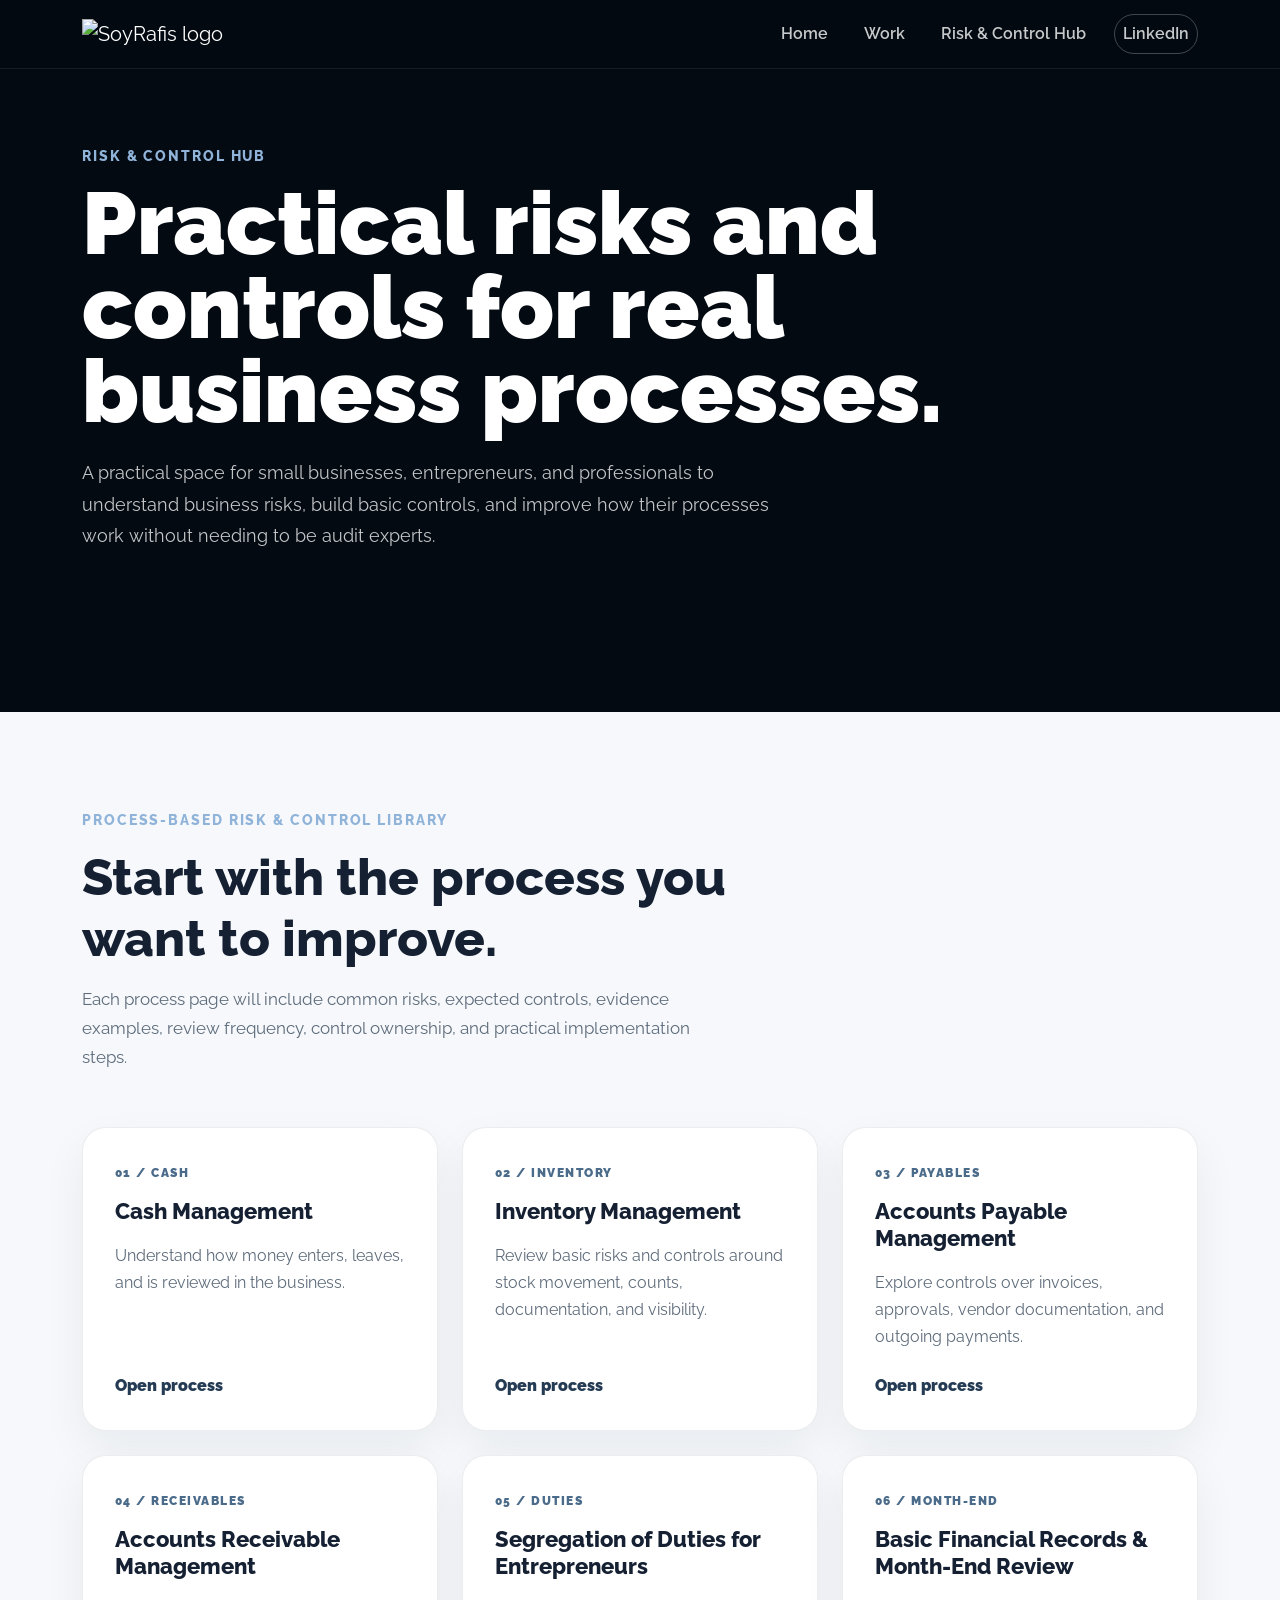
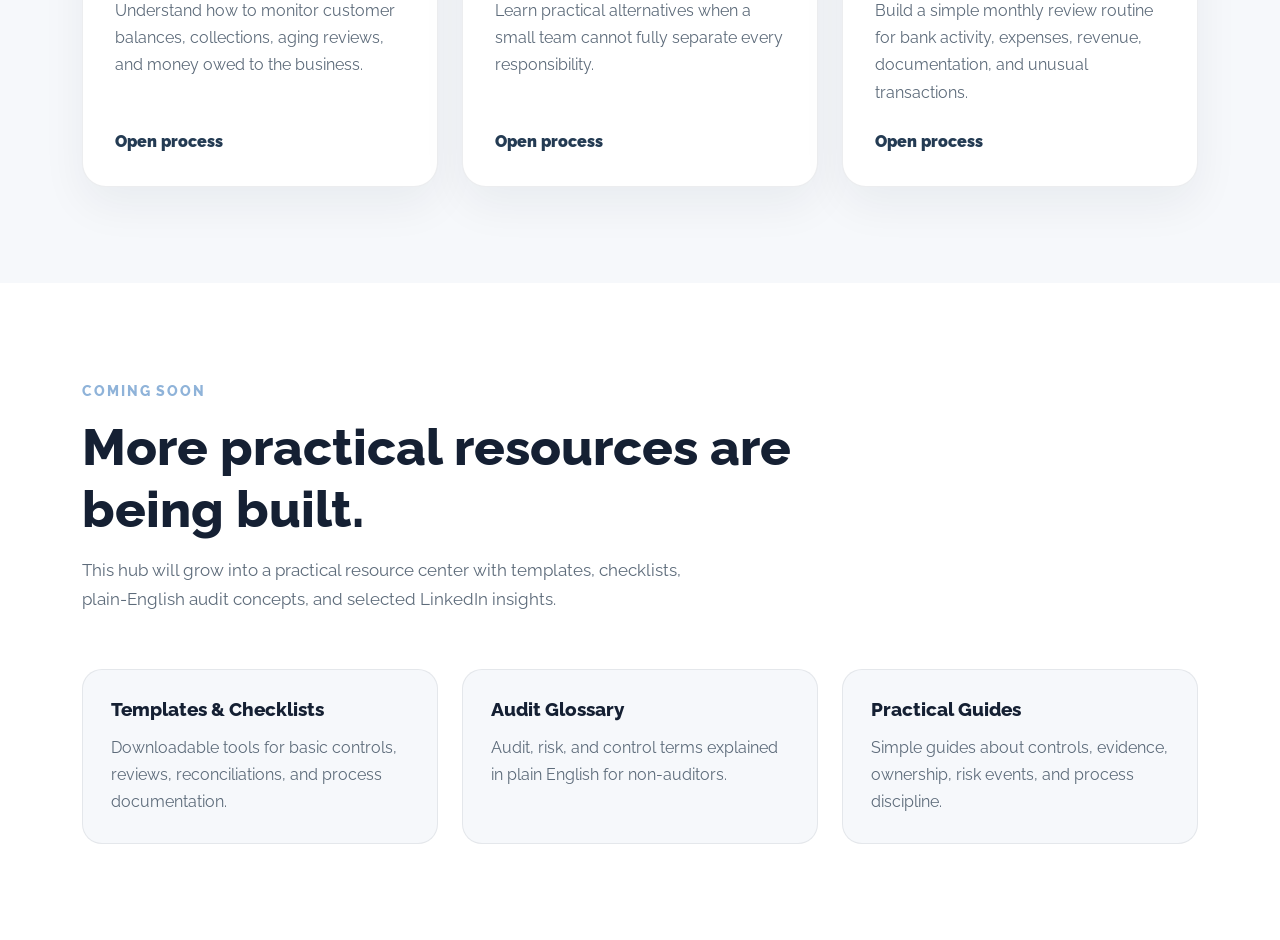
==== risk-control-hub.html @ 4420836f "Add Risk and Control Hub structure" ====
<!DOCTYPE html>
<html lang="en">
  <!-- start head -->
  <head>
    <meta charset="UTF-8" />
    <meta http-equiv="X-UA-Compatible" content="IE=edge" />
    <meta name="viewport" content="width=device-width, initial-scale=1.0" />

    <title>Risk & Control Hub | SoyRafis</title>

    <link rel="preconnect" href="https://fonts.googleapis.com" />
    <link rel="preconnect" href="https://fonts.gstatic.com" crossorigin />

    <link
      href="https://fonts.googleapis.com/css2?family=Raleway:wght@400;700&display=swap"
      rel="stylesheet"
    />

    <link
      href="https://cdn.jsdelivr.net/npm/bootstrap@5.3.0/dist/css/bootstrap.min.css"
      rel="stylesheet"
    />

    <link rel="stylesheet" href="/assets/css/global.css" />
    <link rel="stylesheet" href="/assets/css/risk-control-hub.css" />

    <script
      src="https://kit.fontawesome.com/08fdbbf94e.js"
      crossorigin="anonymous"
      defer
    ></script>

    <script
      src="https://cdn.jsdelivr.net/npm/bootstrap@5.3.0/dist/js/bootstrap.bundle.min.js"
      defer
    ></script>
  </head>
  <!-- end head -->

  <body>
    <!-- start navbar -->
    <nav class="navbar navbar-expand-lg navbar-dark site-navbar fixed-top">
      <div class="container">
        <a class="navbar-brand site-logo" href="/index.html">
          <img
            src="/assets/img/logo-transparente120x48.png"
            alt="SoyRafis logo"
            class="img-fluid"
          />
        </a>

        <button
          class="navbar-toggler"
          type="button"
          data-bs-toggle="collapse"
          data-bs-target="#mainNavbar"
          aria-controls="mainNavbar"
          aria-expanded="false"
          aria-label="Toggle navigation"
        >
          <span class="navbar-toggler-icon"></span>
        </button>

        <div class="collapse navbar-collapse" id="mainNavbar">
          <ul class="navbar-nav ms-auto mb-2 mb-lg-0">
            <li class="nav-item">
              <a class="nav-link" href="/index.html">Home</a>
            </li>

            <li class="nav-item">
              <a class="nav-link" href="/work.html">Work</a>
            </li>

            <li class="nav-item">
              <a class="nav-link" href="/risk-control-hub.html">
                Risk & Control Hub
              </a>
            </li>

            <li class="nav-item">
              <a
                class="nav-link nav-link-cta"
                href="https://www.linkedin.com/in/rafaelvalerob/"
                target="_blank"
                rel="noopener noreferrer"
              >
                LinkedIn
              </a>
            </li>
          </ul>
        </div>
      </div>
    </nav>
    <!-- end navbar -->

<main>
  <!-- risk control hub hero -->
  <section class="hub-landing">
    <div class="container">
      <div class="hub-landing-content">
        <span class="hub-placeholder-eyebrow">Risk & Control Hub</span>

        <h1>Practical risks and controls for real business processes.</h1>

        <p>
          A practical space for small businesses, entrepreneurs, and
          professionals to understand business risks, build basic controls, and
          improve how their processes work without needing to be audit experts.
        </p>
      </div>
    </div>
  </section>
  <!-- end risk control hub hero -->

  <!-- process based library -->
  <section class="hub-process-section">
    <div class="container">
      <div class="hub-section-header">
        <span class="hub-placeholder-eyebrow">
          Process-Based Risk & Control Library
        </span>

        <h2>Start with the process you want to improve.</h2>

        <p>
          Each process page will include common risks, expected controls,
          evidence examples, review frequency, control ownership, and practical
          implementation steps.
        </p>
      </div>

      <div class="hub-process-grid">
        <a
          href="/risk-control-hub/cash-management.html"
          class="hub-process-card"
        >
          <div>
            <span>01 / Cash</span>
            <h3>Cash Management</h3>
            <p>
              Understand how money enters, leaves, and is reviewed in the
              business.
            </p>
          </div>

          <strong>Open process</strong>
        </a>

        <a
          href="/risk-control-hub/inventory-management.html"
          class="hub-process-card"
        >
          <div>
            <span>02 / Inventory</span>
            <h3>Inventory Management</h3>
            <p>
              Review basic risks and controls around stock movement, counts,
              documentation, and visibility.
            </p>
          </div>

          <strong>Open process</strong>
        </a>

        <a
          href="/risk-control-hub/accounts-payable-management.html"
          class="hub-process-card"
        >
          <div>
            <span>03 / Payables</span>
            <h3>Accounts Payable Management</h3>
            <p>
              Explore controls over invoices, approvals, vendor documentation,
              and outgoing payments.
            </p>
          </div>

          <strong>Open process</strong>
        </a>

        <a
          href="/risk-control-hub/accounts-receivable-management.html"
          class="hub-process-card"
        >
          <div>
            <span>04 / Receivables</span>
            <h3>Accounts Receivable Management</h3>
            <p>
              Understand how to monitor customer balances, collections, aging
              reviews, and money owed to the business.
            </p>
          </div>

          <strong>Open process</strong>
        </a>

        <a
          href="/risk-control-hub/segregation-of-duties.html"
          class="hub-process-card"
        >
          <div>
            <span>05 / Duties</span>
            <h3>Segregation of Duties for Entrepreneurs</h3>
            <p>
              Learn practical alternatives when a small team cannot fully
              separate every responsibility.
            </p>
          </div>

          <strong>Open process</strong>
        </a>

        <a
          href="/risk-control-hub/month-end-review.html"
          class="hub-process-card"
        >
          <div>
            <span>06 / Month-End</span>
            <h3>Basic Financial Records & Month-End Review</h3>
            <p>
              Build a simple monthly review routine for bank activity, expenses,
              revenue, documentation, and unusual transactions.
            </p>
          </div>

          <strong>Open process</strong>
        </a>
      </div>
    </div>
  </section>
  <!-- end process based library -->

  <!-- coming sections -->
  <section class="hub-coming-section">
    <div class="container">
      <div class="hub-section-header">
        <span class="hub-placeholder-eyebrow">Coming Soon</span>

        <h2>More practical resources are being built.</h2>

        <p>
          This hub will grow into a practical resource center with templates,
          checklists, plain-English audit concepts, and selected LinkedIn
          insights.
        </p>
      </div>

      <div class="hub-coming-grid">
        <article class="hub-coming-card">
          <h3>Templates & Checklists</h3>
          <p>
            Downloadable tools for basic controls, reviews, reconciliations, and
            process documentation.
          </p>
        </article>

        <article class="hub-coming-card">
          <h3>Audit Glossary</h3>
          <p>
            Audit, risk, and control terms explained in plain English for
            non-auditors.
          </p>
        </article>

        <article class="hub-coming-card">
          <h3>Practical Guides</h3>
          <p>
            Simple guides about controls, evidence, ownership, risk events, and
            process discipline.
          </p>
        </article>
      </div>
    </div>
  </section>
  <!-- end coming sections -->
</main>
    </main>
  </body>
</html>
---- assets/css/global.css ----
/* base styles */
*,
*::before,
*::after {
  box-sizing: border-box;
}

body {
  font-family: "Raleway", sans-serif;
}

img {
  max-width: 100%;
  height: auto;
  display: block;
}

/* navbar */
.site-navbar {
  background: rgba(3, 10, 18, 0.92);
  backdrop-filter: blur(12px);
  border-bottom: 1px solid rgba(255, 255, 255, 0.08);
  padding: 0.85rem 0;
}

.site-logo {
  width: 180px;
}

.site-navbar .nav-link {
  color: rgba(255, 255, 255, 0.78);
  font-weight: 600;
  margin-left: 1.25rem;
  transition: color 0.2s ease;
}

.site-navbar .nav-link:hover {
  color: #ffffff;
}

.site-navbar .nav-link-cta {
  border: 1px solid rgba(255, 255, 255, 0.25);
  border-radius: 999px;
  padding: 0.45rem 1rem;
}

.site-navbar .nav-link-cta:hover {
  border-color: #ffffff;
}

/* navbar responsive */
@media (max-width: 992px) {
  .site-navbar .navbar-collapse {
    padding-top: 1rem;
  }

  .site-navbar .nav-link {
    margin-left: 0;
    padding: 0.75rem 0;
  }

  .site-navbar .nav-link-cta {
    display: inline-flex;
    margin-top: 0.5rem;
    padding: 0.55rem 1rem;
  }
}

/* footer */
.site-footer {
  padding: 3.5rem 0 1.5rem;
  background: #030a12;
  color: rgba(255, 255, 255, 0.78);
}

/* footer layout */
.site-footer-content {
  display: flex;
  align-items: center;
  justify-content: space-between;
  gap: 2rem;
  padding-bottom: 2rem;
  border-bottom: 1px solid rgba(255, 255, 255, 0.08);
}

/* footer brand */
.site-footer-brand {
  max-width: 420px;
}

.site-footer-logo {
  width: 160px;
  margin-bottom: 1rem;
}

.site-footer-brand p {
  margin: 0;
  line-height: 1.7;
}

/* footer navigation */
.site-footer-nav {
  display: flex;
  flex-wrap: wrap;
  gap: 1.25rem;
}

.site-footer-nav a {
  color: rgba(255, 255, 255, 0.72);
  font-weight: 600;
  text-decoration: none;
  transition: color 0.2s ease;
}

.site-footer-nav a:hover {
  color: #ffffff;
}

/* footer bottom */
.site-footer-bottom {
  padding-top: 1.5rem;
  text-align: center;
}

.site-footer-bottom p {
  margin: 0;
  color: rgba(255, 255, 255, 0.52);
  font-size: 0.9rem;
}

/* footer responsive */
@media (max-width: 768px) {
  .site-footer-content {
    flex-direction: column;
    align-items: flex-start;
  }

  .site-footer-nav {
    flex-direction: column;
    gap: 0.75rem;
  }
}
---- assets/css/risk-control-hub.css ----
/* risk control hub placeholder */
.hub-placeholder {
  min-height: 100vh;
  padding: 9rem 0 5rem;
  background: #030a12;
  color: #ffffff;
}

.hub-placeholder-content {
  max-width: 820px;
}

.hub-placeholder-eyebrow {
  display: inline-block;
  margin-bottom: 1rem;
  color: #8fb3d9;
  font-size: 0.85rem;
  font-weight: 800;
  letter-spacing: 0.14em;
  text-transform: uppercase;
}

.hub-placeholder h1 {
  margin-bottom: 1.5rem;
  font-size: clamp(3rem, 7vw, 5.5rem);
  font-weight: 900;
  line-height: 0.95;
}

.hub-placeholder p {
  max-width: 680px;
  margin-bottom: 2rem;
  color: rgba(255, 255, 255, 0.76);
  font-size: 1.1rem;
  line-height: 1.8;
}

.hub-placeholder-actions {
  display: flex;
  flex-wrap: wrap;
  gap: 0.85rem;
}

.hub-placeholder-button {
  display: inline-flex;
  align-items: center;
  justify-content: center;
  padding: 0.85rem 1.25rem;
  border-radius: 999px;
  font-weight: 900;
  text-decoration: none;
  transition: transform 0.2s ease, opacity 0.2s ease;
}

.hub-placeholder-button:hover {
  transform: translateY(-2px);
}

.hub-placeholder-button-primary {
  background: #ffffff;
  color: #030a12;
}

.hub-placeholder-button-primary:hover {
  color: #030a12;
  opacity: 0.9;
}

.hub-placeholder-button-secondary {
  border: 1px solid rgba(255, 255, 255, 0.26);
  color: #ffffff;
}

.hub-placeholder-button-secondary:hover {
  color: #ffffff;
  opacity: 0.86;
}

/* risk control hub placeholder responsive */
@media (max-width: 576px) {
  .hub-placeholder {
    padding: 8rem 0 4rem;
  }

  .hub-placeholder-actions {
    flex-direction: column;
  }

  .hub-placeholder-button {
    width: 100%;
  }
}

/* risk control hub landing */
.hub-landing {
  padding: 9rem 0 6rem;
  background: #030a12;
  color: #ffffff;
}

/* risk control hub landing content */
.hub-landing-content {
  max-width: 860px;
  margin-bottom: 4rem;
}

.hub-landing h1 {
  margin-bottom: 1.5rem;
  font-size: clamp(3rem, 7vw, 5.5rem);
  font-weight: 900;
  line-height: 0.95;
}

.hub-landing p {
  max-width: 720px;
  margin: 0;
  color: rgba(255, 255, 255, 0.76);
  font-size: 1.1rem;
  line-height: 1.8;
}

/* risk control hub process section */
.hub-process-section {
  padding: 6rem 0;
  background: #f6f8fb;
  color: #152033;
}

.hub-section-header {
  max-width: 760px;
  margin-bottom: 3.5rem;
}

.hub-section-header h2 {
  margin-bottom: 1rem;
  color: #152033;
  font-size: clamp(2.2rem, 4vw, 3.8rem);
  font-weight: 800;
}

.hub-section-header p {
  max-width: 640px;
  margin: 0;
  color: #5d6b7a;
  font-size: 1.05rem;
  line-height: 1.7;
}

/* risk control hub process grid */
.hub-process-grid {
  display: grid;
  grid-template-columns: repeat(3, 1fr);
  gap: 1.5rem;
}

/* risk control hub process cards */
.hub-process-card {
  min-height: 100%;
  padding: 2rem;
  background: #ffffff;
  border: 1px solid rgba(21, 32, 51, 0.08);
  border-radius: 1.5rem;
  color: #152033;
  text-decoration: none;
  box-shadow: 0 18px 45px rgba(21, 32, 51, 0.06);
  transition: transform 0.2s ease, box-shadow 0.2s ease;

  display: flex;
  flex-direction: column;
  justify-content: space-between;
}

.hub-process-card:hover {
  color: #152033;
  transform: translateY(-4px);
  box-shadow: 0 24px 60px rgba(21, 32, 51, 0.1);
}

.hub-process-card span {
  display: inline-block;
  margin-bottom: 1rem;
  color: #4b6b8a;
  font-size: 0.78rem;
  font-weight: 900;
  letter-spacing: 0.12em;
  text-transform: uppercase;
}

.hub-process-card h3 {
  margin-bottom: 1rem;
  color: #152033;
  font-size: 1.35rem;
  font-weight: 800;
  line-height: 1.25;
}

.hub-process-card p {
  margin-bottom: 1.5rem;
  color: #5d6b7a;
  line-height: 1.7;
}

.hub-process-card strong {
  margin-top: auto;
  color: #243b53;
  font-weight: 900;
}

/* risk control hub coming sections */
.hub-coming-section {
  padding: 6rem 0;
  background: #ffffff;
  color: #152033;
}

.hub-coming-grid {
  display: grid;
  grid-template-columns: repeat(3, 1fr);
  gap: 1.5rem;
}

.hub-coming-card {
  padding: 1.75rem;
  background: #f6f8fb;
  border: 1px solid rgba(21, 32, 51, 0.08);
  border-radius: 1.25rem;
}

.hub-coming-card h3 {
  margin-bottom: 0.8rem;
  color: #152033;
  font-size: 1.2rem;
  font-weight: 800;
}

.hub-coming-card p {
  margin: 0;
  color: #5d6b7a;
  line-height: 1.7;
}

/* risk control hub responsive */
@media (max-width: 992px) {
  .hub-process-grid,
  .hub-coming-grid {
    grid-template-columns: repeat(2, 1fr);
  }
}

@media (max-width: 768px) {
  .hub-process-grid,
  .hub-coming-grid {
    grid-template-columns: 1fr;
  }
}

@media (max-width: 576px) {
  .hub-landing,
  .hub-process-section,
  .hub-coming-section {
    padding: 4rem 0;
  }

  .hub-landing {
    padding-top: 8rem;
  }

  .hub-process-card,
  .hub-coming-card {
    padding: 1.5rem;
  }
}
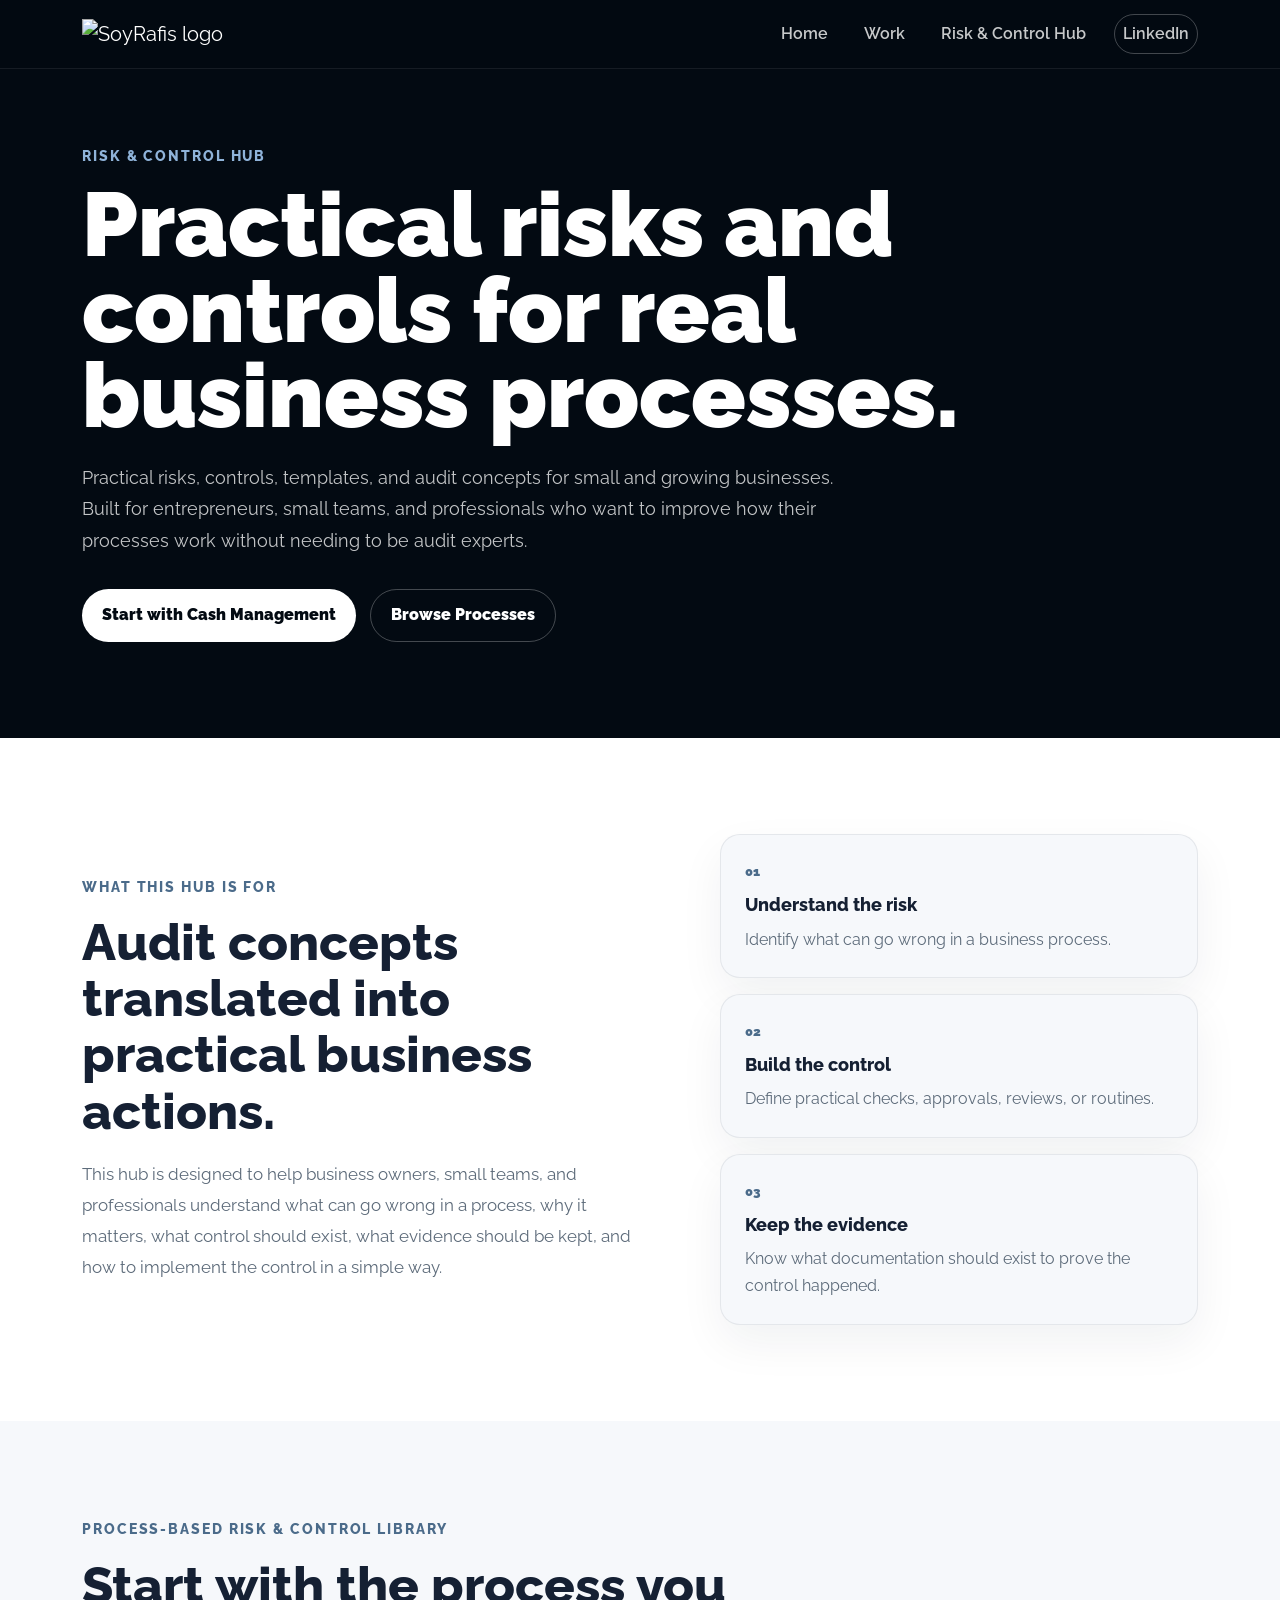
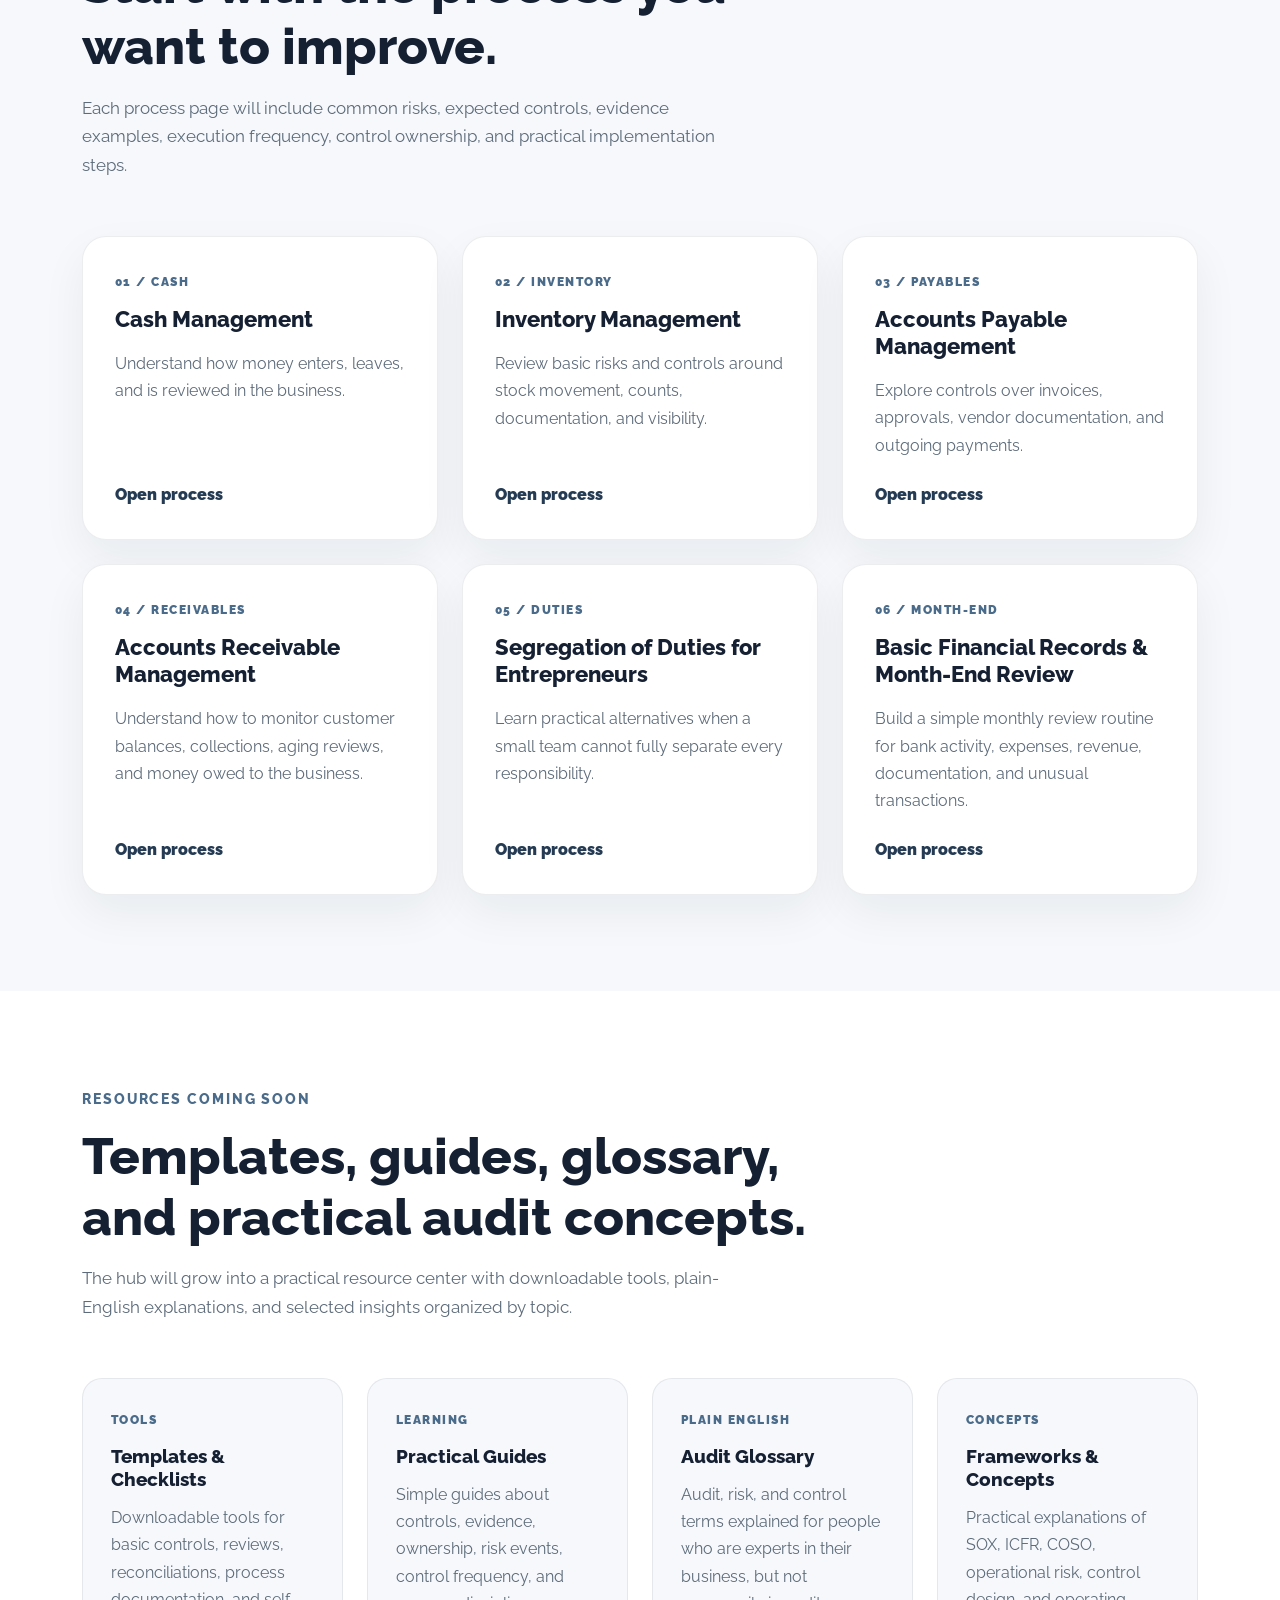
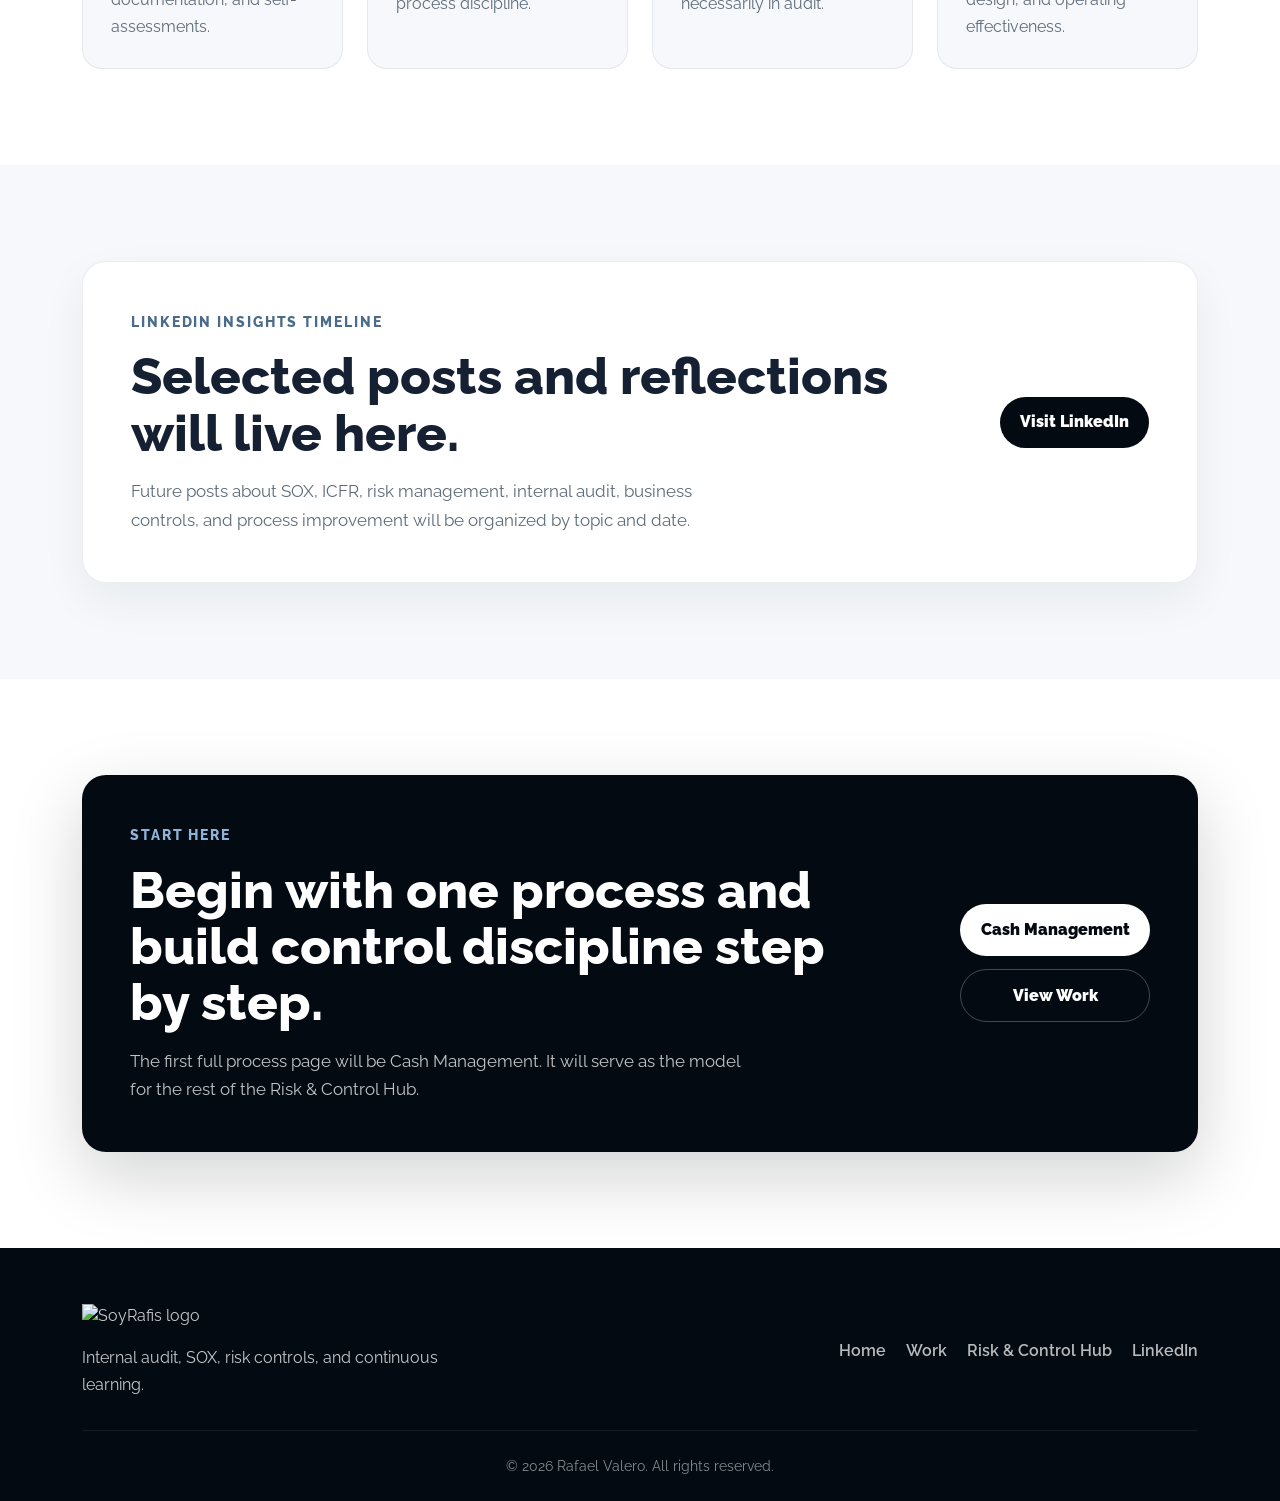
==== commit fe054920: "Improve Risk and Control Hub landing page" ====
--- a/risk-control-hub.html
+++ b/risk-control-hub.html
@@ -95,37 +95,90 @@
 
 <main>
   <!-- risk control hub hero -->
-  <section class="hub-landing">
-    <div class="container">
-      <div class="hub-landing-content">
-        <span class="hub-placeholder-eyebrow">Risk & Control Hub</span>
+  <section class="hub-hero">
+    <div class="container">
+      <div class="hub-hero-content">
+        <span class="hub-eyebrow">Risk & Control Hub</span>
 
         <h1>Practical risks and controls for real business processes.</h1>
 
         <p>
-          A practical space for small businesses, entrepreneurs, and
-          professionals to understand business risks, build basic controls, and
-          improve how their processes work without needing to be audit experts.
+          Practical risks, controls, templates, and audit concepts for small and
+          growing businesses. Built for entrepreneurs, small teams, and
+          professionals who want to improve how their processes work without
+          needing to be audit experts.
         </p>
+
+        <div class="hub-hero-actions">
+          <a
+            href="/risk-control-hub/cash-management.html"
+            class="hub-button hub-button-primary"
+          >
+            Start with Cash Management
+          </a>
+
+          <a href="#process-library" class="hub-button hub-button-secondary">
+            Browse Processes
+          </a>
+        </div>
       </div>
     </div>
   </section>
   <!-- end risk control hub hero -->
 
+  <!-- hub intro -->
+  <section class="hub-intro-section">
+    <div class="container">
+      <div class="hub-intro-grid">
+        <div class="hub-intro-copy">
+          <span class="hub-eyebrow">What this hub is for</span>
+
+          <h2>Audit concepts translated into practical business actions.</h2>
+
+          <p>
+            This hub is designed to help business owners, small teams, and
+            professionals understand what can go wrong in a process, why it
+            matters, what control should exist, what evidence should be kept,
+            and how to implement the control in a simple way.
+          </p>
+        </div>
+
+        <div class="hub-intro-points">
+          <article class="hub-intro-point">
+            <span>01</span>
+            <h3>Understand the risk</h3>
+            <p>Identify what can go wrong in a business process.</p>
+          </article>
+
+          <article class="hub-intro-point">
+            <span>02</span>
+            <h3>Build the control</h3>
+            <p>Define practical checks, approvals, reviews, or routines.</p>
+          </article>
+
+          <article class="hub-intro-point">
+            <span>03</span>
+            <h3>Keep the evidence</h3>
+            <p>Know what documentation should exist to prove the control happened.</p>
+          </article>
+        </div>
+      </div>
+    </div>
+  </section>
+  <!-- end hub intro -->
+
   <!-- process based library -->
-  <section class="hub-process-section">
+  <section id="process-library" class="hub-process-section">
     <div class="container">
       <div class="hub-section-header">
-        <span class="hub-placeholder-eyebrow">
-          Process-Based Risk & Control Library
-        </span>
+        <span class="hub-eyebrow">Process-Based Risk & Control Library</span>
 
         <h2>Start with the process you want to improve.</h2>
 
         <p>
           Each process page will include common risks, expected controls,
-          evidence examples, review frequency, control ownership, and practical
-          implementation steps.
+          evidence examples, execution frequency, control ownership, and
+          practical implementation steps.
         </p>
       </div>
 
@@ -230,50 +283,158 @@
   </section>
   <!-- end process based library -->
 
-  <!-- coming sections -->
-  <section class="hub-coming-section">
+  <!-- resources preview -->
+  <section class="hub-resources-section">
     <div class="container">
       <div class="hub-section-header">
-        <span class="hub-placeholder-eyebrow">Coming Soon</span>
-
-        <h2>More practical resources are being built.</h2>
+        <span class="hub-eyebrow">Resources Coming Soon</span>
+
+        <h2>Templates, guides, glossary, and practical audit concepts.</h2>
 
         <p>
-          This hub will grow into a practical resource center with templates,
-          checklists, plain-English audit concepts, and selected LinkedIn
-          insights.
+          The hub will grow into a practical resource center with downloadable
+          tools, plain-English explanations, and selected insights organized by
+          topic.
         </p>
       </div>
 
-      <div class="hub-coming-grid">
-        <article class="hub-coming-card">
+      <div class="hub-resources-grid">
+        <article class="hub-resource-card">
+          <span>Tools</span>
           <h3>Templates & Checklists</h3>
           <p>
-            Downloadable tools for basic controls, reviews, reconciliations, and
-            process documentation.
+            Downloadable tools for basic controls, reviews, reconciliations,
+            process documentation, and self-assessments.
           </p>
         </article>
 
-        <article class="hub-coming-card">
+        <article class="hub-resource-card">
+          <span>Learning</span>
+          <h3>Practical Guides</h3>
+          <p>
+            Simple guides about controls, evidence, ownership, risk events,
+            control frequency, and process discipline.
+          </p>
+        </article>
+
+        <article class="hub-resource-card">
+          <span>Plain English</span>
           <h3>Audit Glossary</h3>
           <p>
-            Audit, risk, and control terms explained in plain English for
-            non-auditors.
+            Audit, risk, and control terms explained for people who are experts
+            in their business, but not necessarily in audit.
           </p>
         </article>
 
-        <article class="hub-coming-card">
-          <h3>Practical Guides</h3>
-          <p>
-            Simple guides about controls, evidence, ownership, risk events, and
-            process discipline.
+        <article class="hub-resource-card">
+          <span>Concepts</span>
+          <h3>Frameworks & Concepts</h3>
+          <p>
+            Practical explanations of SOX, ICFR, COSO, operational risk, control
+            design, and operating effectiveness.
           </p>
         </article>
       </div>
     </div>
   </section>
-  <!-- end coming sections -->
+  <!-- end resources preview -->
+
+  <!-- linkedin timeline preview -->
+  <section class="hub-timeline-section">
+    <div class="container">
+      <div class="hub-timeline-card">
+        <div class="hub-timeline-content">
+          <span class="hub-eyebrow">LinkedIn Insights Timeline</span>
+
+          <h2>Selected posts and reflections will live here.</h2>
+
+          <p>
+            Future posts about SOX, ICFR, risk management, internal audit,
+            business controls, and process improvement will be organized by
+            topic and date.
+          </p>
+        </div>
+
+        <a
+          href="https://www.linkedin.com/in/rafaelvalerob/"
+          target="_blank"
+          rel="noopener noreferrer"
+          class="hub-button hub-button-dark"
+        >
+          Visit LinkedIn
+        </a>
+      </div>
+    </div>
+  </section>
+  <!-- end linkedin timeline preview -->
+
+  <!-- hub cta -->
+  <section class="hub-cta-section">
+    <div class="container">
+      <div class="hub-cta-card">
+        <div class="hub-cta-content">
+          <span class="hub-eyebrow">Start here</span>
+
+          <h2>Begin with one process and build control discipline step by step.</h2>
+
+          <p>
+            The first full process page will be Cash Management. It will serve
+            as the model for the rest of the Risk & Control Hub.
+          </p>
+        </div>
+
+        <div class="hub-cta-actions">
+          <a
+            href="/risk-control-hub/cash-management.html"
+            class="hub-button hub-button-primary"
+          >
+            Cash Management
+          </a>
+
+          <a href="/work.html" class="hub-button hub-button-secondary">
+            View Work
+          </a>
+        </div>
+      </div>
+    </div>
+  </section>
+  <!-- end hub cta -->
 </main>
     </main>
+
+        <!-- start footer -->
+    <footer class="site-footer">
+      <div class="container">
+        <div class="site-footer-content">
+          <div class="site-footer-brand">
+            <img
+              src="/assets/img/logo-transparente120x48.png"
+              alt="SoyRafis logo"
+              class="site-footer-logo"
+            />
+
+            <p>Internal audit, SOX, risk controls, and continuous learning.</p>
+          </div>
+
+          <nav class="site-footer-nav" aria-label="Footer navigation">
+            <a href="/index.html">Home</a>
+            <a href="/work.html">Work</a>
+            <a href="/risk-control-hub.html">Risk & Control Hub</a>
+            <a
+              href="https://www.linkedin.com/in/rafaelvalerob/"
+              target="_blank"
+              rel="noopener noreferrer"
+            >
+              LinkedIn
+            </a>
+          </nav>
+        </div>
+
+        <div class="site-footer-bottom">
+          <p>© 2026 Rafael Valero. All rights reserved.</p>
+        </div>
+      </div>
+    </footer>
+    <!-- end footer -->
   </body>
 </html>
--- a/assets/css/risk-control-hub.css
+++ b/assets/css/risk-control-hub.css
@@ -1,4 +1,390 @@
-/* risk control hub placeholder */
+/* risk control hub shared eyebrow */
+.hub-eyebrow,
+.hub-placeholder-eyebrow {
+  display: inline-block;
+  margin-bottom: 1rem;
+  color: #8fb3d9;
+  font-size: 0.85rem;
+  font-weight: 800;
+  letter-spacing: 0.14em;
+  text-transform: uppercase;
+}
+
+/* risk control hub buttons */
+.hub-button,
+.hub-placeholder-button {
+  display: inline-flex;
+  align-items: center;
+  justify-content: center;
+  padding: 0.85rem 1.25rem;
+  border-radius: 999px;
+  font-weight: 900;
+  text-decoration: none;
+  transition: transform 0.2s ease, opacity 0.2s ease;
+}
+
+.hub-button:hover,
+.hub-placeholder-button:hover {
+  transform: translateY(-2px);
+}
+
+.hub-button-primary,
+.hub-placeholder-button-primary {
+  background: #ffffff;
+  color: #030a12;
+}
+
+.hub-button-primary:hover,
+.hub-placeholder-button-primary:hover {
+  color: #030a12;
+  opacity: 0.9;
+}
+
+.hub-button-secondary,
+.hub-placeholder-button-secondary {
+  border: 1px solid rgba(255, 255, 255, 0.26);
+  color: #ffffff;
+}
+
+.hub-button-secondary:hover,
+.hub-placeholder-button-secondary:hover {
+  color: #ffffff;
+  opacity: 0.86;
+}
+
+.hub-button-dark {
+  background: #030a12;
+  color: #ffffff;
+}
+
+.hub-button-dark:hover {
+  color: #ffffff;
+  opacity: 0.9;
+}
+
+/* risk control hub hero */
+.hub-hero {
+  padding: 9rem 0 6rem;
+  background: #030a12;
+  color: #ffffff;
+}
+
+/* risk control hub hero content */
+.hub-hero-content {
+  max-width: 920px;
+}
+
+.hub-hero h1 {
+  max-width: 960px;
+  margin-bottom: 1.5rem;
+  font-size: clamp(3rem, 7vw, 5.8rem);
+  font-weight: 900;
+  line-height: 0.95;
+}
+
+.hub-hero p {
+  max-width: 760px;
+  margin-bottom: 2rem;
+  color: rgba(255, 255, 255, 0.76);
+  font-size: 1.1rem;
+  line-height: 1.8;
+}
+
+/* risk control hub hero actions */
+.hub-hero-actions {
+  display: flex;
+  flex-wrap: wrap;
+  gap: 0.85rem;
+}
+
+/* risk control hub intro */
+.hub-intro-section {
+  padding: 6rem 0;
+  background: #ffffff;
+  color: #152033;
+}
+
+.hub-intro-grid {
+  display: grid;
+  grid-template-columns: 1.2fr 1fr;
+  gap: 4rem;
+  align-items: center;
+}
+
+.hub-intro-copy .hub-eyebrow {
+  color: #4b6b8a;
+}
+
+.hub-intro-copy h2 {
+  max-width: 720px;
+  margin-bottom: 1.25rem;
+  color: #152033;
+  font-size: clamp(2.2rem, 4vw, 4rem);
+  font-weight: 800;
+  line-height: 1.1;
+}
+
+.hub-intro-copy p {
+  max-width: 660px;
+  margin: 0;
+  color: #5d6b7a;
+  font-size: 1.08rem;
+  line-height: 1.8;
+}
+
+/* risk control hub intro points */
+.hub-intro-points {
+  display: grid;
+  gap: 1rem;
+}
+
+.hub-intro-point {
+  padding: 1.5rem;
+  background: #f6f8fb;
+  border: 1px solid rgba(21, 32, 51, 0.08);
+  border-radius: 1.25rem;
+  box-shadow: 0 18px 45px rgba(21, 32, 51, 0.06);
+}
+
+.hub-intro-point span {
+  display: inline-block;
+  margin-bottom: 0.8rem;
+  color: #4b6b8a;
+  font-size: 0.8rem;
+  font-weight: 900;
+}
+
+.hub-intro-point h3 {
+  margin-bottom: 0.6rem;
+  color: #152033;
+  font-size: 1.15rem;
+  font-weight: 800;
+}
+
+.hub-intro-point p {
+  margin: 0;
+  color: #5d6b7a;
+  line-height: 1.7;
+}
+
+/* risk control hub process section */
+.hub-process-section {
+  padding: 6rem 0;
+  background: #f6f8fb;
+  color: #152033;
+}
+
+.hub-section-header {
+  max-width: 760px;
+  margin-bottom: 3.5rem;
+}
+
+.hub-section-header .hub-eyebrow {
+  color: #4b6b8a;
+}
+
+.hub-section-header h2 {
+  margin-bottom: 1rem;
+  color: #152033;
+  font-size: clamp(2.2rem, 4vw, 3.8rem);
+  font-weight: 800;
+}
+
+.hub-section-header p {
+  max-width: 640px;
+  margin: 0;
+  color: #5d6b7a;
+  font-size: 1.05rem;
+  line-height: 1.7;
+}
+
+/* risk control hub process grid */
+.hub-process-grid {
+  display: grid;
+  grid-template-columns: repeat(3, 1fr);
+  gap: 1.5rem;
+}
+
+/* risk control hub process cards */
+.hub-process-card {
+  min-height: 100%;
+  padding: 2rem;
+  background: #ffffff;
+  border: 1px solid rgba(21, 32, 51, 0.08);
+  border-radius: 1.5rem;
+  color: #152033;
+  text-decoration: none;
+  box-shadow: 0 18px 45px rgba(21, 32, 51, 0.06);
+  transition: transform 0.2s ease, box-shadow 0.2s ease;
+
+  display: flex;
+  flex-direction: column;
+  justify-content: space-between;
+}
+
+.hub-process-card:hover {
+  color: #152033;
+  transform: translateY(-4px);
+  box-shadow: 0 24px 60px rgba(21, 32, 51, 0.1);
+}
+
+.hub-process-card span {
+  display: inline-block;
+  margin-bottom: 1rem;
+  color: #4b6b8a;
+  font-size: 0.78rem;
+  font-weight: 900;
+  letter-spacing: 0.12em;
+  text-transform: uppercase;
+}
+
+.hub-process-card h3 {
+  margin-bottom: 1rem;
+  color: #152033;
+  font-size: 1.35rem;
+  font-weight: 800;
+  line-height: 1.25;
+}
+
+.hub-process-card p {
+  margin-bottom: 1.5rem;
+  color: #5d6b7a;
+  line-height: 1.7;
+}
+
+.hub-process-card strong {
+  margin-top: auto;
+  color: #243b53;
+  font-weight: 900;
+}
+
+/* risk control hub resources */
+.hub-resources-section {
+  padding: 6rem 0;
+  background: #ffffff;
+  color: #152033;
+}
+
+.hub-resources-grid {
+  display: grid;
+  grid-template-columns: repeat(4, 1fr);
+  gap: 1.5rem;
+}
+
+.hub-resource-card {
+  padding: 1.75rem;
+  background: #f6f8fb;
+  border: 1px solid rgba(21, 32, 51, 0.08);
+  border-radius: 1.25rem;
+}
+
+.hub-resource-card span {
+  display: inline-block;
+  margin-bottom: 1rem;
+  color: #4b6b8a;
+  font-size: 0.78rem;
+  font-weight: 900;
+  letter-spacing: 0.12em;
+  text-transform: uppercase;
+}
+
+.hub-resource-card h3 {
+  margin-bottom: 0.8rem;
+  color: #152033;
+  font-size: 1.2rem;
+  font-weight: 800;
+}
+
+.hub-resource-card p {
+  margin: 0;
+  color: #5d6b7a;
+  line-height: 1.7;
+}
+
+/* risk control hub linkedin timeline preview */
+.hub-timeline-section {
+  padding: 6rem 0;
+  background: #f6f8fb;
+  color: #152033;
+}
+
+.hub-timeline-card {
+  display: grid;
+  grid-template-columns: 1.3fr auto;
+  gap: 3rem;
+  align-items: center;
+  padding: 3rem;
+  background: #ffffff;
+  border: 1px solid rgba(21, 32, 51, 0.08);
+  border-radius: 1.5rem;
+  box-shadow: 0 18px 45px rgba(21, 32, 51, 0.06);
+}
+
+.hub-timeline-content .hub-eyebrow {
+  color: #4b6b8a;
+}
+
+.hub-timeline-content h2 {
+  max-width: 760px;
+  margin-bottom: 1rem;
+  color: #152033;
+  font-size: clamp(2rem, 4vw, 3.4rem);
+  font-weight: 800;
+  line-height: 1.1;
+}
+
+.hub-timeline-content p {
+  max-width: 620px;
+  margin: 0;
+  color: #5d6b7a;
+  font-size: 1.05rem;
+  line-height: 1.7;
+}
+
+/* risk control hub cta */
+.hub-cta-section {
+  padding: 6rem 0;
+  background: #ffffff;
+  color: #152033;
+}
+
+.hub-cta-card {
+  display: grid;
+  grid-template-columns: 1.3fr auto;
+  gap: 3rem;
+  align-items: center;
+  padding: 3rem;
+  background: #030a12;
+  border-radius: 1.5rem;
+  color: #ffffff;
+  box-shadow: 0 24px 70px rgba(3, 10, 18, 0.18);
+}
+
+.hub-cta-content h2 {
+  max-width: 760px;
+  margin-bottom: 1rem;
+  color: #ffffff;
+  font-size: clamp(2rem, 4vw, 3.4rem);
+  font-weight: 800;
+  line-height: 1.1;
+}
+
+.hub-cta-content p {
+  max-width: 620px;
+  margin: 0;
+  color: rgba(255, 255, 255, 0.76);
+  font-size: 1.05rem;
+  line-height: 1.7;
+}
+
+.hub-cta-actions {
+  display: flex;
+  flex-direction: column;
+  gap: 0.85rem;
+  min-width: 190px;
+}
+
+/* process page placeholder */
 .hub-placeholder {
   min-height: 100vh;
   padding: 9rem 0 5rem;
@@ -8,16 +394,6 @@
 
 .hub-placeholder-content {
   max-width: 820px;
-}
-
-.hub-placeholder-eyebrow {
-  display: inline-block;
-  margin-bottom: 1rem;
-  color: #8fb3d9;
-  font-size: 0.85rem;
-  font-weight: 800;
-  letter-spacing: 0.14em;
-  text-transform: uppercase;
 }
 
 .hub-placeholder h1 {
@@ -41,232 +417,67 @@
   gap: 0.85rem;
 }
 
-.hub-placeholder-button {
-  display: inline-flex;
-  align-items: center;
-  justify-content: center;
-  padding: 0.85rem 1.25rem;
-  border-radius: 999px;
-  font-weight: 900;
-  text-decoration: none;
-  transition: transform 0.2s ease, opacity 0.2s ease;
-}
-
-.hub-placeholder-button:hover {
-  transform: translateY(-2px);
-}
-
-.hub-placeholder-button-primary {
-  background: #ffffff;
-  color: #030a12;
-}
-
-.hub-placeholder-button-primary:hover {
-  color: #030a12;
-  opacity: 0.9;
-}
-
-.hub-placeholder-button-secondary {
-  border: 1px solid rgba(255, 255, 255, 0.26);
-  color: #ffffff;
-}
-
-.hub-placeholder-button-secondary:hover {
-  color: #ffffff;
-  opacity: 0.86;
-}
-
-/* risk control hub placeholder responsive */
+/* risk control hub responsive tablet */
+@media (max-width: 992px) {
+  .hub-intro-grid,
+  .hub-timeline-card,
+  .hub-cta-card {
+    grid-template-columns: 1fr;
+  }
+
+  .hub-process-grid,
+  .hub-resources-grid {
+    grid-template-columns: repeat(2, 1fr);
+  }
+
+  .hub-cta-actions {
+    flex-direction: row;
+    flex-wrap: wrap;
+  }
+}
+
+/* risk control hub responsive phone */
+@media (max-width: 768px) {
+  .hub-process-grid,
+  .hub-resources-grid {
+    grid-template-columns: 1fr;
+  }
+}
+
 @media (max-width: 576px) {
+  .hub-hero,
+  .hub-intro-section,
+  .hub-process-section,
+  .hub-resources-section,
+  .hub-timeline-section,
+  .hub-cta-section {
+    padding: 4rem 0;
+  }
+
+  .hub-hero,
   .hub-placeholder {
-    padding: 8rem 0 4rem;
-  }
-
-  .hub-placeholder-actions {
+    padding-top: 8rem;
+  }
+
+  .hub-hero-actions,
+  .hub-placeholder-actions,
+  .hub-cta-actions {
     flex-direction: column;
   }
 
+  .hub-button,
   .hub-placeholder-button {
     width: 100%;
   }
-}
-
-/* risk control hub landing */
-.hub-landing {
-  padding: 9rem 0 6rem;
-  background: #030a12;
-  color: #ffffff;
-}
-
-/* risk control hub landing content */
-.hub-landing-content {
-  max-width: 860px;
-  margin-bottom: 4rem;
-}
-
-.hub-landing h1 {
-  margin-bottom: 1.5rem;
-  font-size: clamp(3rem, 7vw, 5.5rem);
-  font-weight: 900;
-  line-height: 0.95;
-}
-
-.hub-landing p {
-  max-width: 720px;
-  margin: 0;
-  color: rgba(255, 255, 255, 0.76);
-  font-size: 1.1rem;
-  line-height: 1.8;
-}
-
-/* risk control hub process section */
-.hub-process-section {
-  padding: 6rem 0;
-  background: #f6f8fb;
-  color: #152033;
-}
-
-.hub-section-header {
-  max-width: 760px;
-  margin-bottom: 3.5rem;
-}
-
-.hub-section-header h2 {
-  margin-bottom: 1rem;
-  color: #152033;
-  font-size: clamp(2.2rem, 4vw, 3.8rem);
-  font-weight: 800;
-}
-
-.hub-section-header p {
-  max-width: 640px;
-  margin: 0;
-  color: #5d6b7a;
-  font-size: 1.05rem;
-  line-height: 1.7;
-}
-
-/* risk control hub process grid */
-.hub-process-grid {
-  display: grid;
-  grid-template-columns: repeat(3, 1fr);
-  gap: 1.5rem;
-}
-
-/* risk control hub process cards */
-.hub-process-card {
-  min-height: 100%;
-  padding: 2rem;
-  background: #ffffff;
-  border: 1px solid rgba(21, 32, 51, 0.08);
-  border-radius: 1.5rem;
-  color: #152033;
-  text-decoration: none;
-  box-shadow: 0 18px 45px rgba(21, 32, 51, 0.06);
-  transition: transform 0.2s ease, box-shadow 0.2s ease;
-
-  display: flex;
-  flex-direction: column;
-  justify-content: space-between;
-}
-
-.hub-process-card:hover {
-  color: #152033;
-  transform: translateY(-4px);
-  box-shadow: 0 24px 60px rgba(21, 32, 51, 0.1);
-}
-
-.hub-process-card span {
-  display: inline-block;
-  margin-bottom: 1rem;
-  color: #4b6b8a;
-  font-size: 0.78rem;
-  font-weight: 900;
-  letter-spacing: 0.12em;
-  text-transform: uppercase;
-}
-
-.hub-process-card h3 {
-  margin-bottom: 1rem;
-  color: #152033;
-  font-size: 1.35rem;
-  font-weight: 800;
-  line-height: 1.25;
-}
-
-.hub-process-card p {
-  margin-bottom: 1.5rem;
-  color: #5d6b7a;
-  line-height: 1.7;
-}
-
-.hub-process-card strong {
-  margin-top: auto;
-  color: #243b53;
-  font-weight: 900;
-}
-
-/* risk control hub coming sections */
-.hub-coming-section {
-  padding: 6rem 0;
-  background: #ffffff;
-  color: #152033;
-}
-
-.hub-coming-grid {
-  display: grid;
-  grid-template-columns: repeat(3, 1fr);
-  gap: 1.5rem;
-}
-
-.hub-coming-card {
-  padding: 1.75rem;
-  background: #f6f8fb;
-  border: 1px solid rgba(21, 32, 51, 0.08);
-  border-radius: 1.25rem;
-}
-
-.hub-coming-card h3 {
-  margin-bottom: 0.8rem;
-  color: #152033;
-  font-size: 1.2rem;
-  font-weight: 800;
-}
-
-.hub-coming-card p {
-  margin: 0;
-  color: #5d6b7a;
-  line-height: 1.7;
-}
-
-/* risk control hub responsive */
-@media (max-width: 992px) {
-  .hub-process-grid,
-  .hub-coming-grid {
-    grid-template-columns: repeat(2, 1fr);
-  }
-}
-
-@media (max-width: 768px) {
-  .hub-process-grid,
-  .hub-coming-grid {
-    grid-template-columns: 1fr;
-  }
-}
-
-@media (max-width: 576px) {
-  .hub-landing,
-  .hub-process-section,
-  .hub-coming-section {
-    padding: 4rem 0;
-  }
-
-  .hub-landing {
-    padding-top: 8rem;
-  }
 
   .hub-process-card,
-  .hub-coming-card {
+  .hub-resource-card,
+  .hub-intro-point {
     padding: 1.5rem;
   }
+
+  .hub-timeline-card,
+  .hub-cta-card {
+    padding: 2rem;
+  }
 }
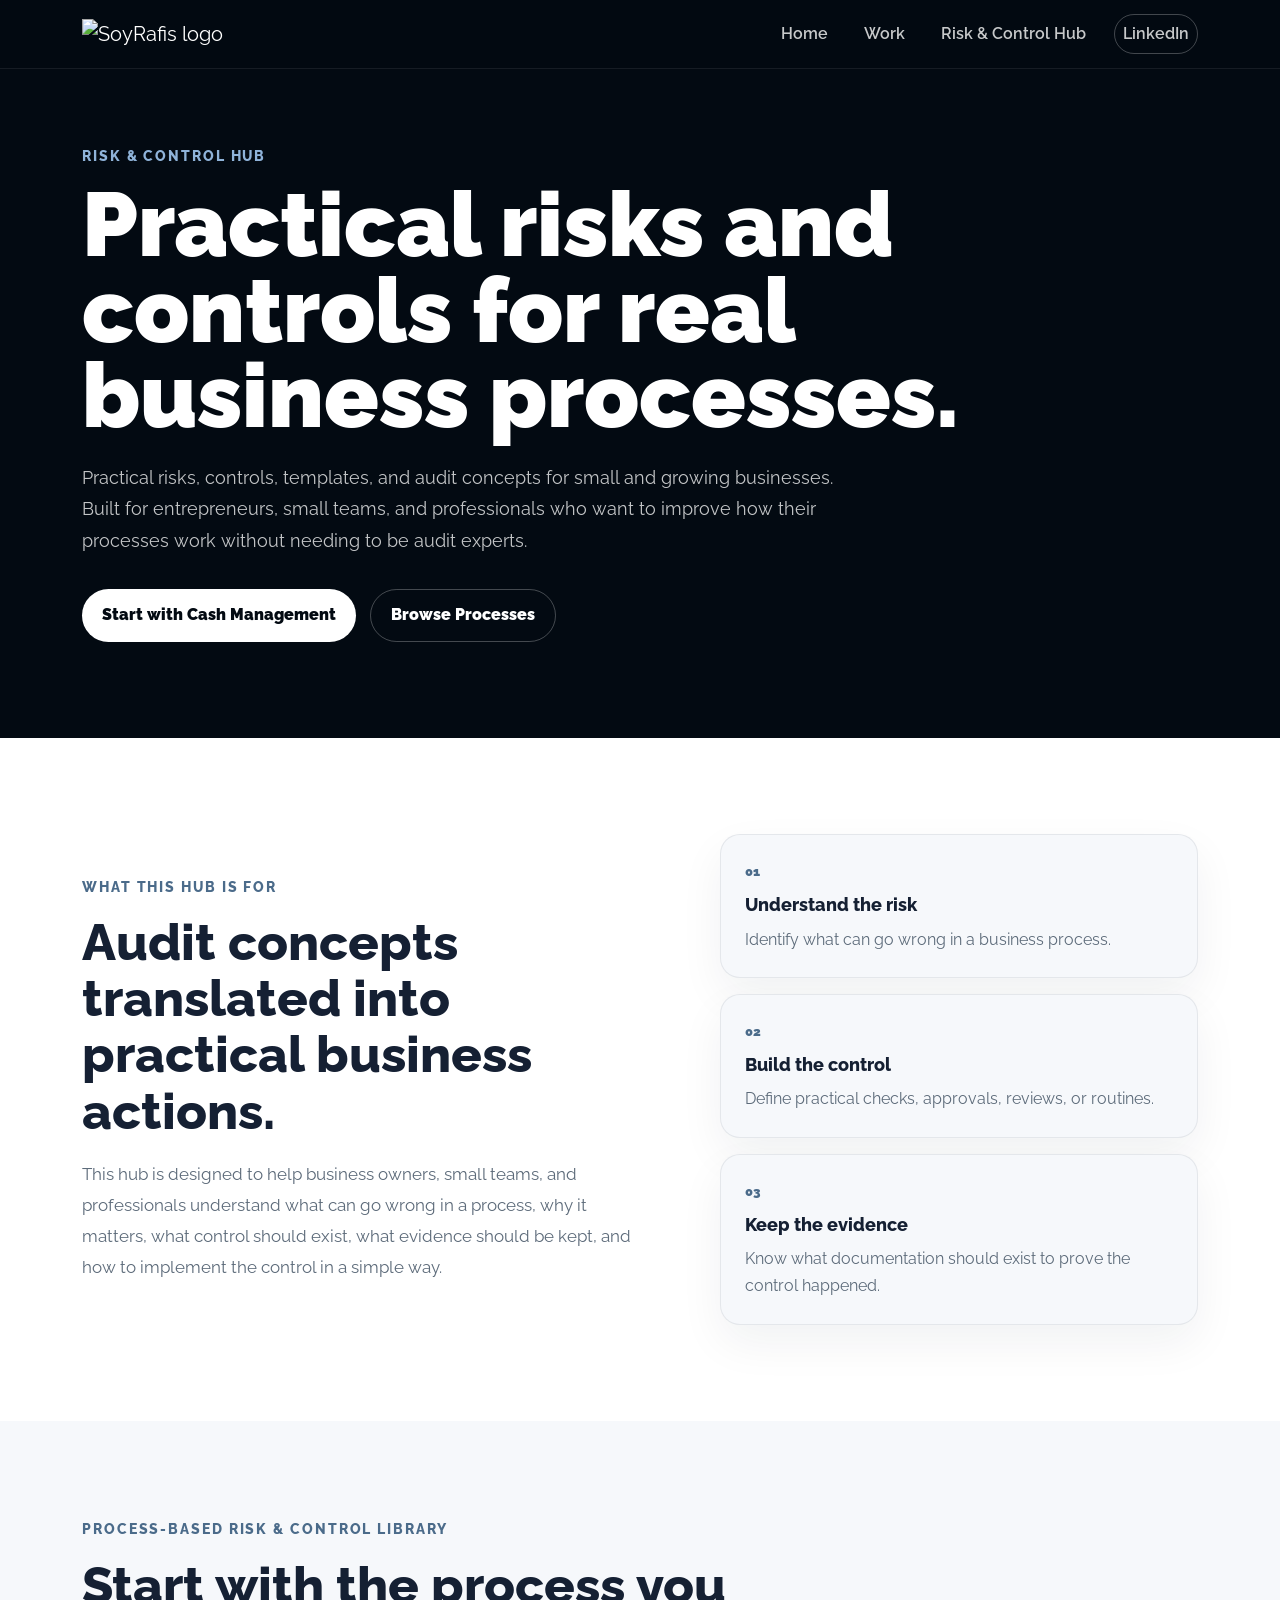
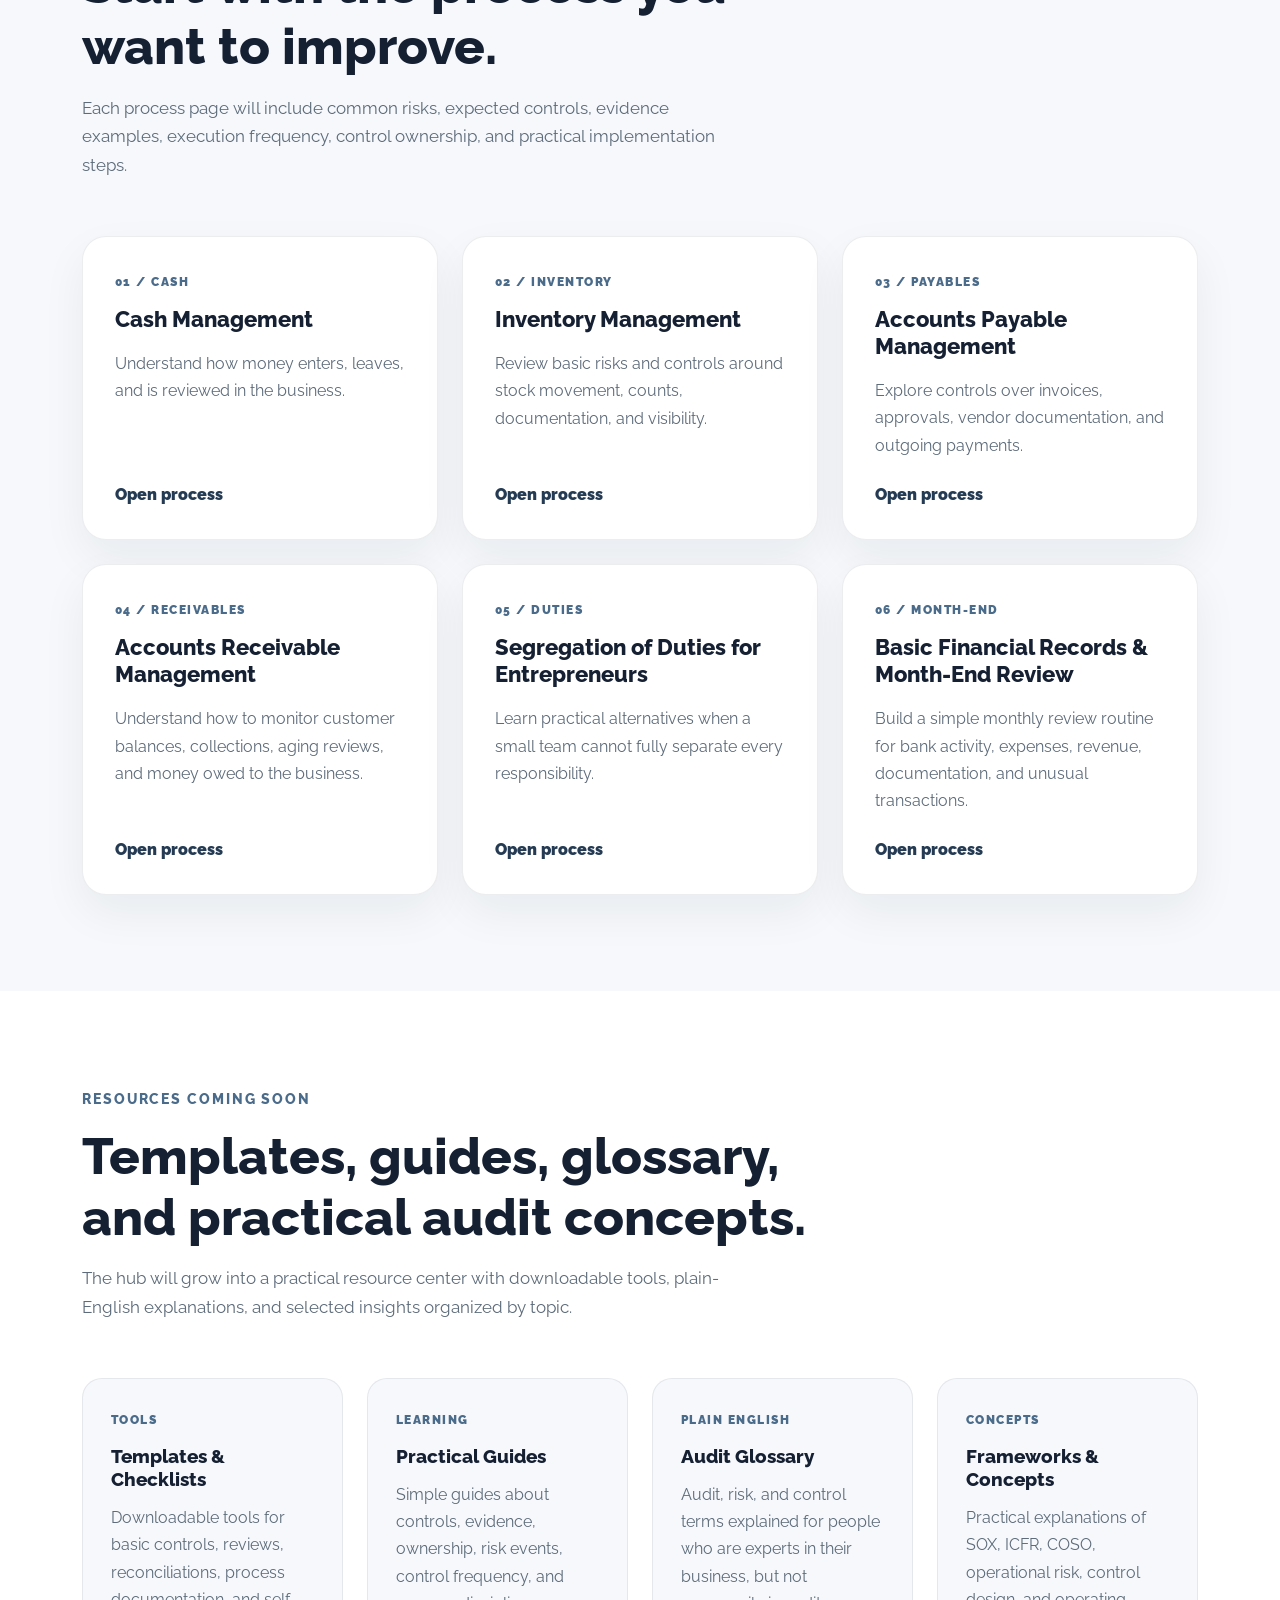
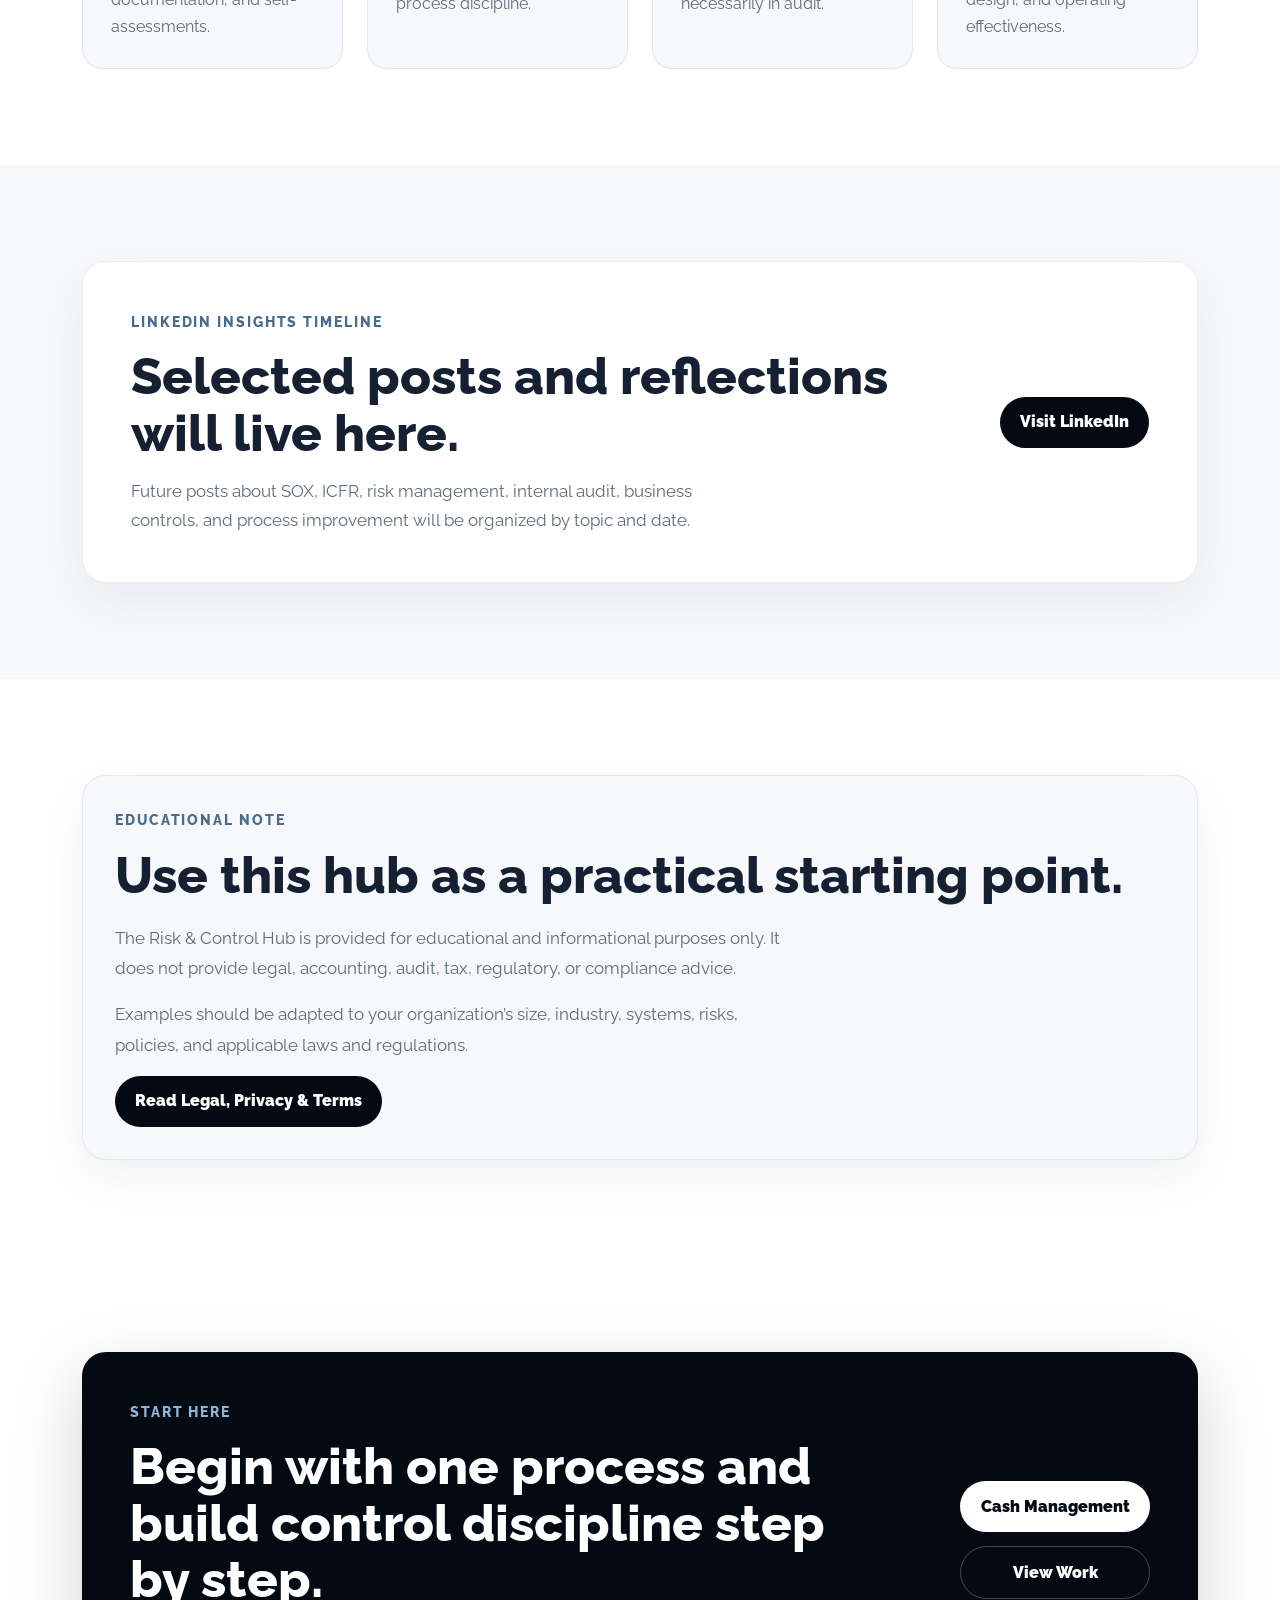
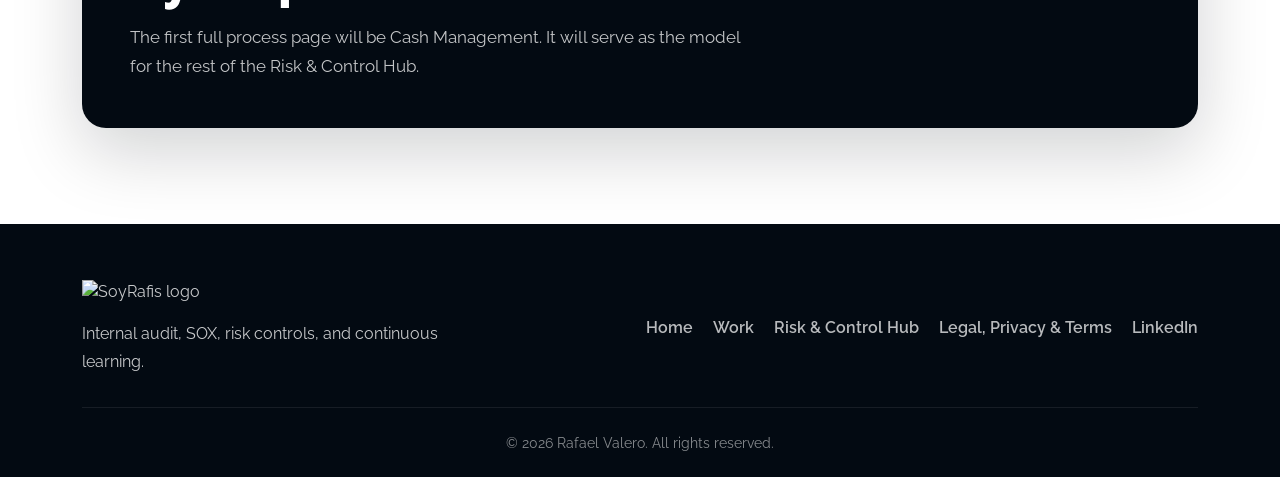
==== commit 982b2f12: "Add legal privacy terms page and license clarification" ====
--- a/risk-control-hub.html
+++ b/risk-control-hub.html
@@ -368,6 +368,33 @@
   </section>
   <!-- end linkedin timeline preview -->
 
+<!-- legal note -->
+<section class="process-resources-section">
+  <div class="container">
+    <article class="process-resource-panel">
+      <span class="hub-eyebrow">Educational Note</span>
+
+      <h2>Use this hub as a practical starting point.</h2>
+
+      <p>
+        The Risk & Control Hub is provided for educational and informational
+        purposes only. It does not provide legal, accounting, audit, tax,
+        regulatory, or compliance advice.
+      </p>
+
+      <p>
+        Examples should be adapted to your organization’s size, industry,
+        systems, risks, policies, and applicable laws and regulations.
+      </p>
+
+      <a href="/legal.html" class="hub-button hub-button-dark">
+        Read Legal, Privacy & Terms
+      </a>
+    </article>
+  </div>
+</section>
+<!-- end legal note -->
+
   <!-- hub cta -->
   <section class="hub-cta-section">
     <div class="container">
@@ -416,18 +443,19 @@
             <p>Internal audit, SOX, risk controls, and continuous learning.</p>
           </div>
 
-          <nav class="site-footer-nav" aria-label="Footer navigation">
-            <a href="/index.html">Home</a>
-            <a href="/work.html">Work</a>
-            <a href="/risk-control-hub.html">Risk & Control Hub</a>
-            <a
-              href="https://www.linkedin.com/in/rafaelvalerob/"
-              target="_blank"
-              rel="noopener noreferrer"
-            >
-              LinkedIn
-            </a>
-          </nav>
+<nav class="site-footer-nav" aria-label="Footer navigation">
+  <a href="/index.html">Home</a>
+  <a href="/work.html">Work</a>
+  <a href="/risk-control-hub.html">Risk & Control Hub</a>
+  <a href="/legal.html">Legal, Privacy & Terms</a>
+  <a
+    href="https://www.linkedin.com/in/rafaelvalerob/"
+    target="_blank"
+    rel="noopener noreferrer"
+  >
+    LinkedIn
+  </a>
+</nav>
         </div>
 
         <div class="site-footer-bottom">
--- a/assets/css/risk-control-hub.css
+++ b/assets/css/risk-control-hub.css
@@ -480,4 +480,563 @@
   .hub-cta-card {
     padding: 2rem;
   }
+}
+
+/* process page hero */
+.process-hero {
+  padding: 9rem 0 6rem;
+  background: #030a12;
+  color: #ffffff;
+}
+
+.process-hero-content {
+  max-width: 920px;
+}
+
+.process-back-link {
+  display: inline-block;
+  margin-bottom: 2rem;
+  color: rgba(255, 255, 255, 0.72);
+  font-weight: 800;
+  text-decoration: none;
+}
+
+.process-back-link:hover {
+  color: #ffffff;
+}
+
+.process-hero h1 {
+  margin-bottom: 1.5rem;
+  font-size: clamp(3.2rem, 7vw, 6rem);
+  font-weight: 900;
+  line-height: 0.95;
+}
+
+.process-hero p {
+  max-width: 760px;
+  margin-bottom: 2rem;
+  color: rgba(255, 255, 255, 0.76);
+  font-size: 1.1rem;
+  line-height: 1.8;
+}
+
+.process-hero-actions {
+  display: flex;
+  flex-wrap: wrap;
+  gap: 0.85rem;
+}
+
+/* process overview */
+.process-overview-section {
+  padding: 6rem 0;
+  background: #ffffff;
+  color: #152033;
+}
+
+.process-overview-grid {
+  display: grid;
+  grid-template-columns: 1.25fr 0.85fr;
+  gap: 4rem;
+  align-items: center;
+}
+
+.process-overview-copy .hub-eyebrow,
+.process-section-header .hub-eyebrow,
+.process-resource-panel .hub-eyebrow,
+.process-cta-content .hub-eyebrow {
+  color: #4b6b8a;
+}
+
+.process-overview-copy h2,
+.process-section-header h2,
+.process-resource-panel h2 {
+  margin-bottom: 1.25rem;
+  color: #152033;
+  font-size: clamp(2.2rem, 4vw, 4rem);
+  font-weight: 800;
+  line-height: 1.1;
+}
+
+.process-overview-copy p,
+.process-section-header p,
+.process-resource-panel p {
+  max-width: 680px;
+  color: #5d6b7a;
+  font-size: 1.05rem;
+  line-height: 1.8;
+}
+
+.process-overview-copy p:last-child {
+  margin-bottom: 0;
+}
+
+.process-overview-card {
+  padding: 2rem;
+  background: #f6f8fb;
+  border: 1px solid rgba(21, 32, 51, 0.08);
+  border-radius: 1.5rem;
+  box-shadow: 0 18px 45px rgba(21, 32, 51, 0.06);
+}
+
+.process-overview-card h3 {
+  margin-bottom: 1.25rem;
+  color: #152033;
+  font-size: 1.25rem;
+  font-weight: 800;
+}
+
+.process-overview-card ul {
+  margin: 0;
+  padding-left: 1.1rem;
+}
+
+.process-overview-card li {
+  color: #5d6b7a;
+  line-height: 1.7;
+}
+
+.process-overview-card li + li {
+  margin-top: 0.65rem;
+}
+
+/* process shared sections */
+.process-light-section {
+  padding: 6rem 0;
+  background: #f6f8fb;
+  color: #152033;
+}
+
+.process-warning-section,
+.process-risks-section,
+.process-resources-section {
+  padding: 6rem 0;
+  background: #ffffff;
+  color: #152033;
+}
+
+.process-roadmap-section {
+  padding: 6rem 0;
+  background: #f6f8fb;
+  color: #152033;
+}
+
+.process-section-header {
+  max-width: 780px;
+  margin-bottom: 3.5rem;
+}
+
+/* process benefits */
+.process-benefits-grid {
+  display: grid;
+  grid-template-columns: repeat(4, 1fr);
+  gap: 1.5rem;
+}
+
+.process-benefit-card {
+  padding: 1.75rem;
+  background: #ffffff;
+  border: 1px solid rgba(21, 32, 51, 0.08);
+  border-radius: 1.25rem;
+  box-shadow: 0 18px 45px rgba(21, 32, 51, 0.06);
+}
+
+.process-benefit-card i {
+  margin-bottom: 1.25rem;
+  color: #243b53;
+  font-size: 1.8rem;
+}
+
+.process-benefit-card h3 {
+  margin-bottom: 0.75rem;
+  color: #152033;
+  font-size: 1.1rem;
+  font-weight: 800;
+}
+
+.process-benefit-card p {
+  margin: 0;
+  color: #5d6b7a;
+  line-height: 1.7;
+}
+
+/* what can go wrong */
+.process-risk-list {
+  display: grid;
+  grid-template-columns: repeat(3, 1fr);
+  gap: 1.25rem;
+}
+
+.process-risk-item {
+  padding: 1.5rem;
+  background: #f6f8fb;
+  border: 1px solid rgba(21, 32, 51, 0.08);
+  border-radius: 1.25rem;
+}
+
+.process-risk-item span {
+  display: inline-block;
+  margin-bottom: 1rem;
+  color: #4b6b8a;
+  font-size: 0.85rem;
+  font-weight: 900;
+}
+
+.process-risk-item p {
+  margin: 0;
+  color: #152033;
+  font-weight: 800;
+  line-height: 1.5;
+}
+
+/* minimum controls */
+.process-controls-grid {
+  display: grid;
+  grid-template-columns: repeat(3, 1fr);
+  gap: 1.5rem;
+}
+
+.process-control-card {
+  padding: 1.75rem;
+  background: #ffffff;
+  border: 1px solid rgba(21, 32, 51, 0.08);
+  border-radius: 1.25rem;
+  box-shadow: 0 18px 45px rgba(21, 32, 51, 0.06);
+}
+
+.process-control-card h3 {
+  margin-bottom: 0.85rem;
+  color: #152033;
+  font-size: 1.15rem;
+  font-weight: 800;
+}
+
+.process-control-card p {
+  margin: 0;
+  color: #5d6b7a;
+  line-height: 1.7;
+}
+
+/* simple risk and control cards */
+.process-risk-card-grid {
+  display: grid;
+  grid-template-columns: repeat(3, 1fr);
+  gap: 1.5rem;
+}
+
+.process-risk-card {
+  padding: 2rem;
+  background: #f6f8fb;
+  border: 1px solid rgba(21, 32, 51, 0.08);
+  border-radius: 1.5rem;
+  box-shadow: 0 18px 45px rgba(21, 32, 51, 0.06);
+}
+
+.process-risk-card > span {
+  display: inline-block;
+  margin-bottom: 1rem;
+  color: #4b6b8a;
+  font-size: 0.78rem;
+  font-weight: 900;
+  letter-spacing: 0.12em;
+  text-transform: uppercase;
+}
+
+.process-risk-card h3 {
+  margin-bottom: 1.5rem;
+  color: #152033;
+  font-size: 1.35rem;
+  font-weight: 800;
+  line-height: 1.25;
+}
+
+.process-risk-card-detail {
+  margin-bottom: 1.25rem;
+}
+
+.process-risk-card-detail strong {
+  display: block;
+  margin-bottom: 0.35rem;
+  color: #152033;
+}
+
+.process-risk-card-detail p {
+  margin: 0;
+  color: #5d6b7a;
+  line-height: 1.7;
+}
+
+.process-risk-card-meta {
+  display: flex;
+  flex-direction: column;
+  gap: 0.55rem;
+  margin-top: 1.5rem;
+}
+
+.process-risk-card-meta span {
+  display: inline-flex;
+  padding: 0.55rem 0.75rem;
+  background: #ffffff;
+  border: 1px solid rgba(21, 32, 51, 0.08);
+  border-radius: 999px;
+  color: #243b53;
+  font-size: 0.82rem;
+  font-weight: 800;
+}
+
+/* evidence examples */
+.process-evidence-grid {
+  display: grid;
+  grid-template-columns: 0.95fr 1fr;
+  gap: 4rem;
+  align-items: center;
+}
+
+.process-evidence-list {
+  display: flex;
+  flex-wrap: wrap;
+  gap: 0.85rem;
+}
+
+.process-evidence-list span,
+.process-concept-tags span {
+  display: inline-flex;
+  padding: 0.75rem 1rem;
+  background: #ffffff;
+  border: 1px solid rgba(21, 32, 51, 0.08);
+  border-radius: 999px;
+  color: #243b53;
+  font-size: 0.9rem;
+  font-weight: 800;
+}
+
+/* roadmap */
+.process-roadmap {
+  display: grid;
+  gap: 1rem;
+}
+
+.process-roadmap-step {
+  display: grid;
+  grid-template-columns: 120px 0.8fr 1.2fr;
+  gap: 1.5rem;
+  align-items: start;
+  padding: 1.5rem;
+  background: #ffffff;
+  border: 1px solid rgba(21, 32, 51, 0.08);
+  border-radius: 1.25rem;
+  box-shadow: 0 18px 45px rgba(21, 32, 51, 0.06);
+}
+
+.process-roadmap-step span {
+  color: #4b6b8a;
+  font-size: 0.8rem;
+  font-weight: 900;
+  letter-spacing: 0.12em;
+  text-transform: uppercase;
+}
+
+.process-roadmap-step h3 {
+  margin: 0;
+  color: #152033;
+  font-size: 1.15rem;
+  font-weight: 800;
+  line-height: 1.3;
+}
+
+.process-roadmap-step p {
+  margin: 0;
+  color: #5d6b7a;
+  line-height: 1.7;
+}
+
+/* process resources */
+.process-resources-grid {
+  display: grid;
+  grid-template-columns: 1fr 1fr;
+  gap: 1.5rem;
+}
+
+.process-resource-panel {
+  padding: 2rem;
+  background: #f6f8fb;
+  border: 1px solid rgba(21, 32, 51, 0.08);
+  border-radius: 1.5rem;
+  box-shadow: 0 18px 45px rgba(21, 32, 51, 0.06);
+}
+
+.process-resource-panel ul {
+  margin: 1.5rem 0 0;
+  padding-left: 1.1rem;
+}
+
+.process-resource-panel li {
+  color: #5d6b7a;
+  line-height: 1.7;
+}
+
+.process-resource-panel li + li {
+  margin-top: 0.5rem;
+}
+
+.process-concept-tags {
+  display: flex;
+  flex-wrap: wrap;
+  gap: 0.75rem;
+  margin-top: 1.5rem;
+}
+
+/* process cta */
+.process-cta-section {
+  padding: 6rem 0;
+  background: #ffffff;
+  color: #152033;
+}
+
+.process-cta-card {
+  display: grid;
+  grid-template-columns: 1.3fr auto;
+  gap: 3rem;
+  align-items: center;
+  padding: 3rem;
+  background: #030a12;
+  border-radius: 1.5rem;
+  color: #ffffff;
+  box-shadow: 0 24px 70px rgba(3, 10, 18, 0.18);
+}
+
+.process-cta-content h2 {
+  max-width: 760px;
+  margin-bottom: 1rem;
+  color: #ffffff;
+  font-size: clamp(2rem, 4vw, 3.4rem);
+  font-weight: 800;
+  line-height: 1.1;
+}
+
+.process-cta-content p {
+  max-width: 620px;
+  margin: 0;
+  color: rgba(255, 255, 255, 0.76);
+  font-size: 1.05rem;
+  line-height: 1.7;
+}
+
+.process-cta-actions {
+  display: flex;
+  flex-direction: column;
+  gap: 0.85rem;
+  min-width: 210px;
+}
+
+/* process page responsive tablet */
+@media (max-width: 992px) {
+  .process-overview-grid,
+  .process-evidence-grid,
+  .process-resources-grid,
+  .process-cta-card {
+    grid-template-columns: 1fr;
+  }
+
+  .process-benefits-grid,
+  .process-risk-list,
+  .process-controls-grid,
+  .process-risk-card-grid {
+    grid-template-columns: repeat(2, 1fr);
+  }
+
+  .process-roadmap-step {
+    grid-template-columns: 1fr;
+    gap: 0.75rem;
+  }
+
+  .process-cta-actions {
+    flex-direction: row;
+    flex-wrap: wrap;
+  }
+}
+
+/* process page responsive phone */
+@media (max-width: 768px) {
+  .process-benefits-grid,
+  .process-risk-list,
+  .process-controls-grid,
+  .process-risk-card-grid {
+    grid-template-columns: 1fr;
+  }
+}
+
+@media (max-width: 576px) {
+  .process-hero,
+  .process-overview-section,
+  .process-light-section,
+  .process-warning-section,
+  .process-risks-section,
+  .process-roadmap-section,
+  .process-resources-section,
+  .process-cta-section {
+    padding: 4rem 0;
+  }
+
+  .process-hero {
+    padding-top: 8rem;
+  }
+
+  .process-hero-actions,
+  .process-cta-actions {
+    flex-direction: column;
+  }
+
+  .process-overview-card,
+  .process-benefit-card,
+  .process-risk-item,
+  .process-control-card,
+  .process-risk-card,
+  .process-roadmap-step,
+  .process-resource-panel {
+    padding: 1.5rem;
+  }
+
+  .process-cta-card {
+    padding: 2rem;
+  }
+}
+
+/* legal page */
+.legal-content-wrapper {
+  max-width: 920px;
+  margin: 0 auto;
+}
+
+.legal-content-wrapper .process-section-header {
+  max-width: 820px;
+  margin-left: auto;
+  margin-right: auto;
+  text-align: left;
+}
+
+.legal-content-wrapper .process-resource-panel {
+  width: 100%;
+}
+
+.legal-content-wrapper .process-resource-panel p,
+.legal-content-wrapper .process-resource-panel li {
+  max-width: 760px;
+  line-height: 1.8;
+}
+
+.legal-content-wrapper .process-resource-panel ul {
+  max-width: 760px;
+  padding-left: 1.25rem;
+}
+
+@media (max-width: 768px) {
+  .legal-content-wrapper {
+    max-width: 100%;
+  }
+
+  .legal-content-wrapper .process-resource-panel p,
+  .legal-content-wrapper .process-resource-panel li,
+  .legal-content-wrapper .process-resource-panel ul {
+    max-width: 100%;
+  }
 }
